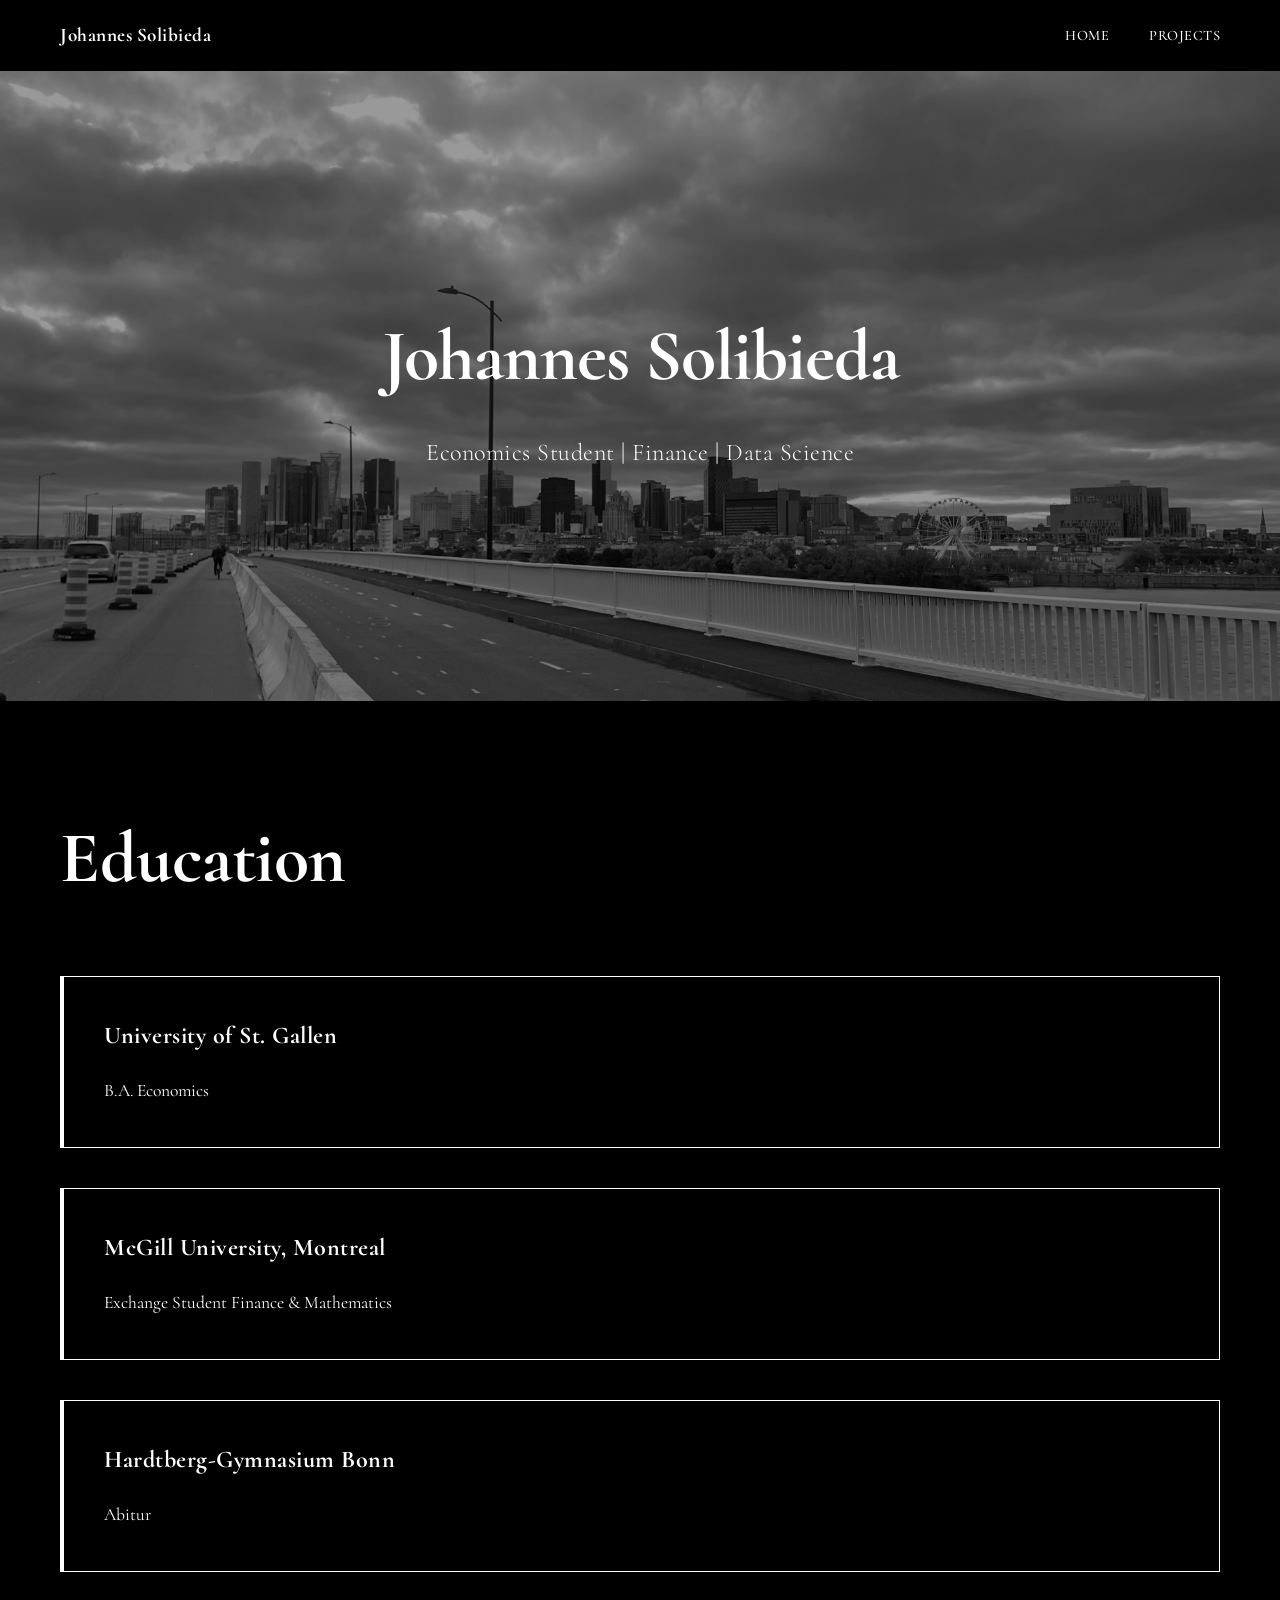
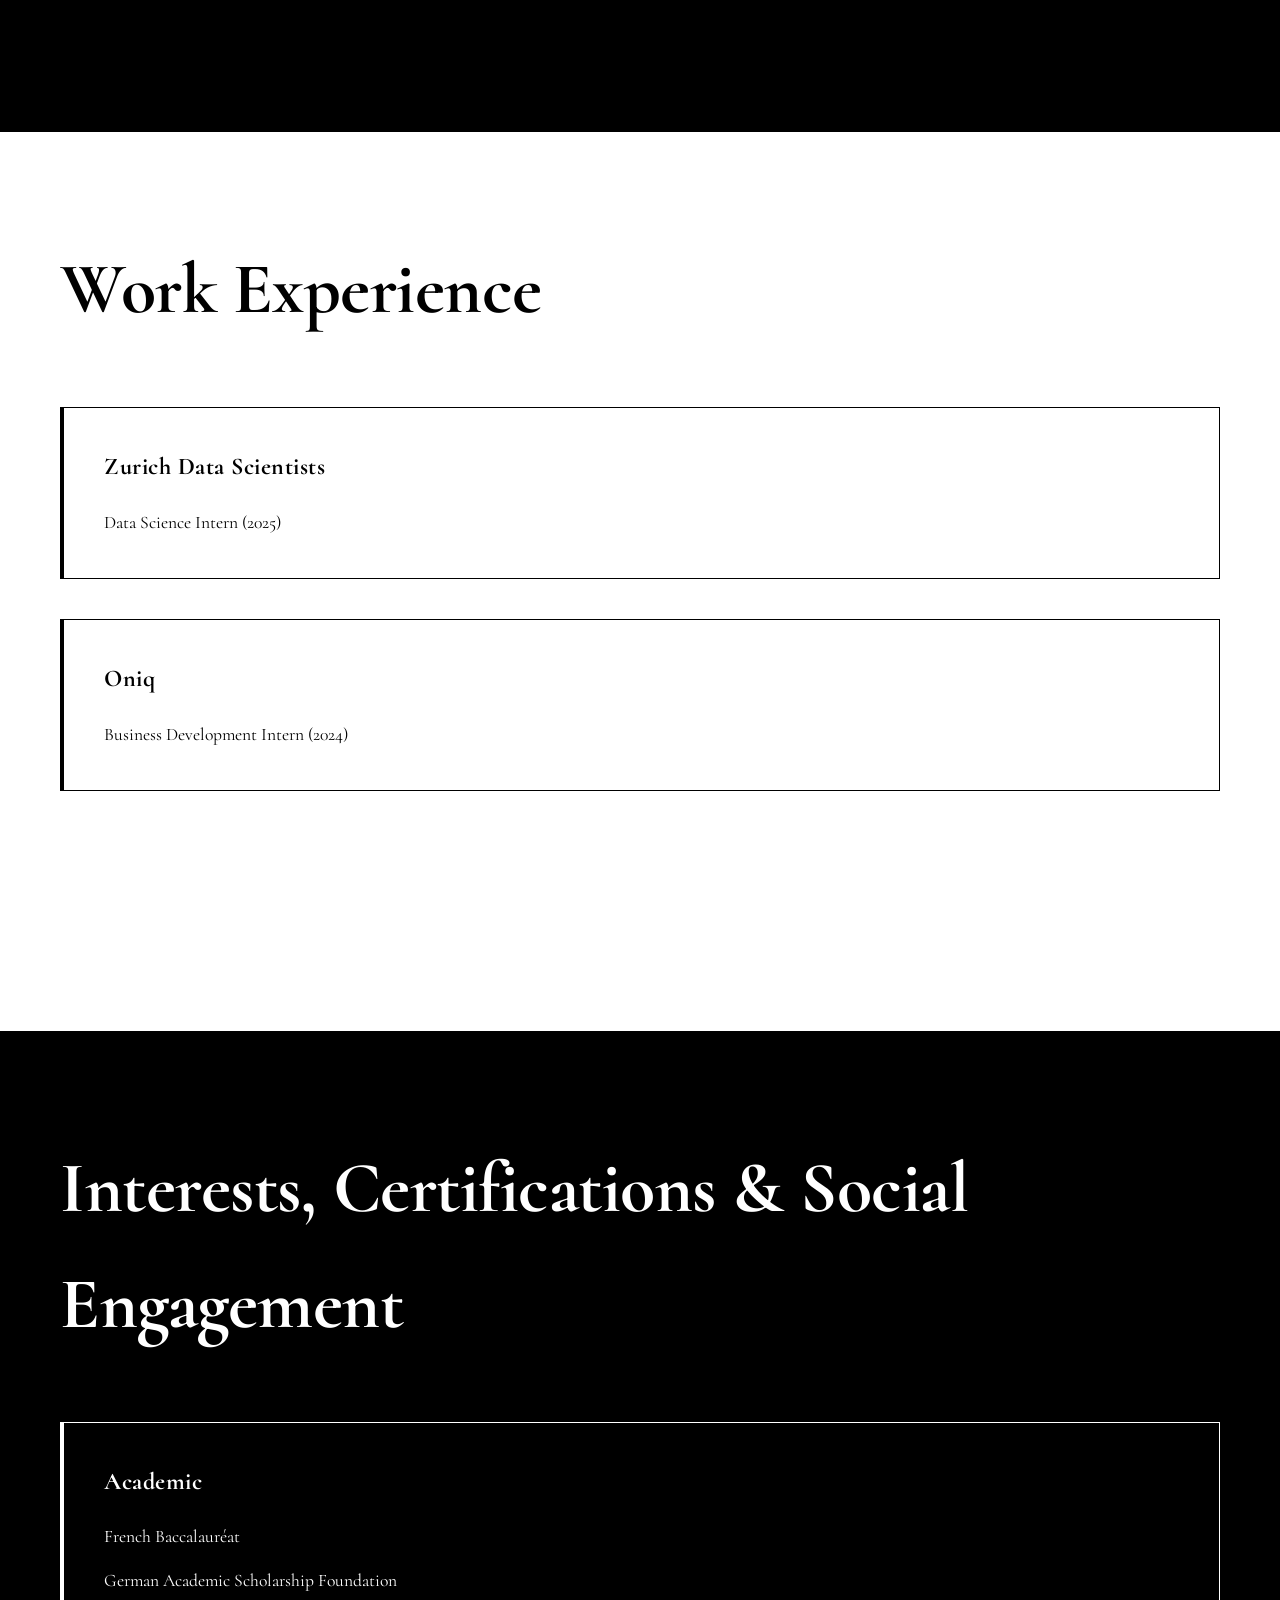
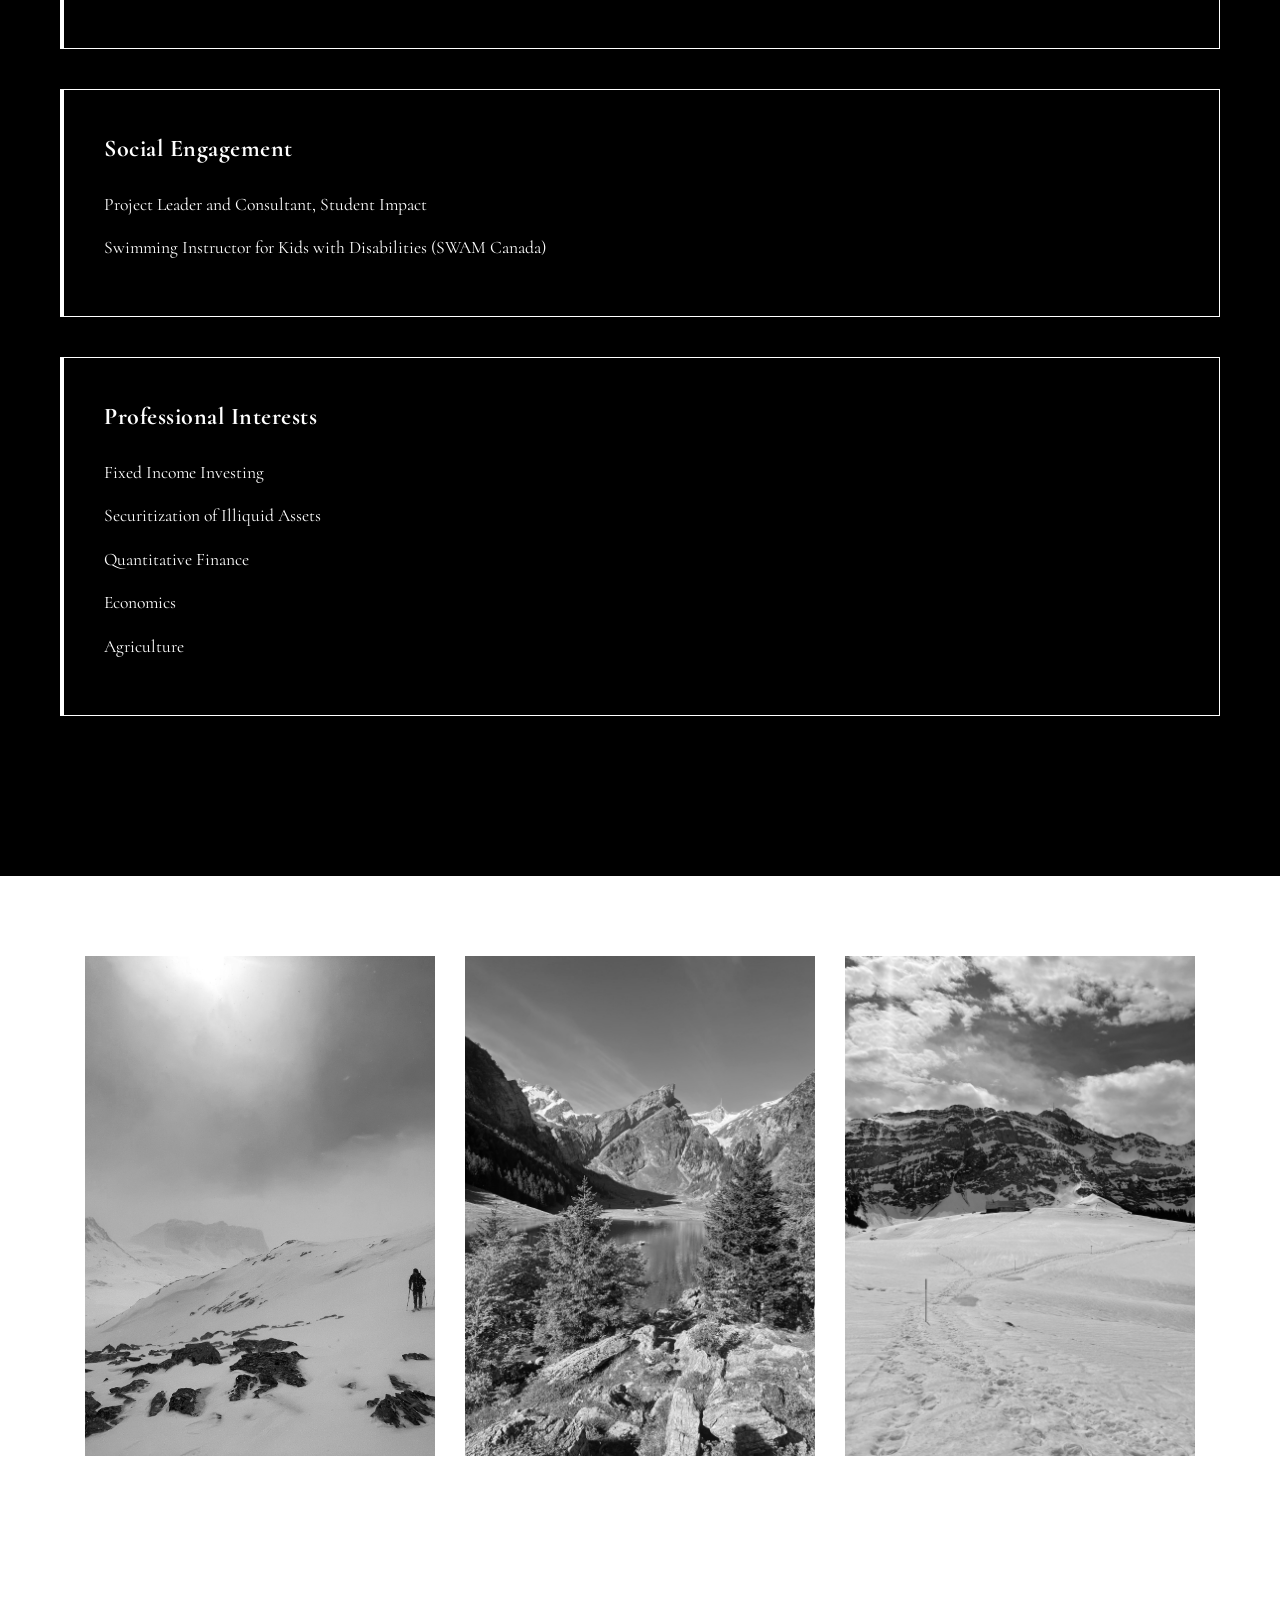
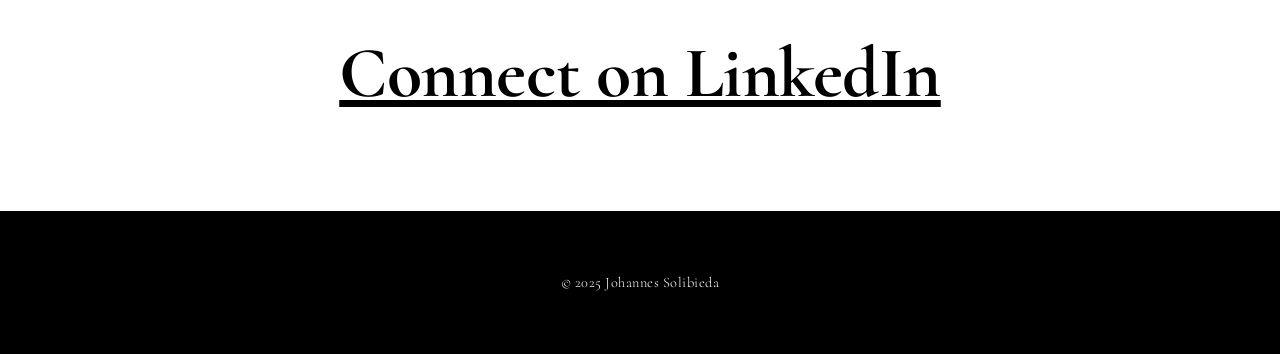
==== index.html @ 22224e50 "df" ====
<!DOCTYPE html>
<html lang="en">
<head>
    <meta charset="UTF-8">
    <meta name="viewport" content="width=device-width, initial-scale=1.0">
    <title>Johannes Solibieda</title>
    <link rel="preconnect" href="https://fonts.googleapis.com">
    <link rel="preconnect" href="https://fonts.gstatic.com" crossorigin>
    <link href="https://fonts.googleapis.com/css2?family=Playfair+Display:wght@400;500;600;700;800&display=swap" rel="stylesheet">
    <!-- Canela font - using alternative elegant serif with similar characteristics -->
    <link href="https://fonts.googleapis.com/css2?family=Cormorant:wght@300;400;500;600;700&display=swap" rel="stylesheet">
    <style>
        * {
            margin: 0;
            padding: 0;
            box-sizing: border-box;
        }

        body {
            font-family: 'Cormorant', Georgia, 'Times New Roman', serif;
            background-color: #ffffff;
            color: #000000;
            line-height: 1.6;
        }

        /* Navigation Bar */
        nav {
            background-color: #000000;
            padding: 20px 0;
            position: sticky;
            top: 0;
            z-index: 1000;
        }

        .nav-container {
            max-width: 1400px;
            margin: 0 auto;
            padding: 0 60px;
            display: flex;
            justify-content: space-between;
            align-items: center;
        }

        .logo {
            font-size: 1.2rem;
            font-weight: 700;
            color: #ffffff;
            text-decoration: none;
            letter-spacing: 0.5px;
        }

        .nav-links {
            display: flex;
            gap: 40px;
            list-style: none;
        }

        .nav-links a {
            color: #ffffff;
            text-decoration: none;
            font-size: 0.9rem;
            font-weight: 500;
            letter-spacing: 0.5px;
            transition: color 0.3s ease;
        }

        .nav-links a:hover {
            color: #ffffff;
            opacity: 0.7;
        }

        /* Hero Section */
        .hero {
            position: relative;
            height: 70vh;
            min-height: 500px;
            background-color: #000000;
            overflow: hidden;
        }

        .hero-image {
            width: 100%;
            height: 100%;
            object-fit: cover;
            opacity: 0.6;
            filter: grayscale(100%);
        }

        .hero-content {
            position: absolute;
            top: 50%;
            left: 50%;
            transform: translate(-50%, -50%);
            text-align: center;
            color: #ffffff;
            width: 90%;
            max-width: 1000px;
        }

        .hero-title {
            font-size: 4.5rem;
            font-weight: 700;
            margin-bottom: 20px;
            letter-spacing: -1px;
        }

        .hero-subtitle {
            font-size: 1.5rem;
            font-weight: 300;
            letter-spacing: 0.5px;
        }

        /* Main Content Container */
        .container {
            max-width: 1400px;
            margin: 0 auto;
            padding: 0 60px;
        }

        /* Section Styling */
        .content-section {
            padding: 100px 0;
        }

        .section-title {
            font-size: 4.5rem;
            font-weight: 700;
            color: #000000;
            margin-bottom: 60px;
            letter-spacing: -0.5px;
        }

        /* Grid Layout for Content - Single Column */
        .content-grid {
            display: flex;
            flex-direction: column;
            gap: 40px;
            margin-bottom: 60px;
        }

        .content-card {
            background-color: #ffffff;
            padding: 40px;
            border: 1px solid #000000;
            border-left: 4px solid #000000;
        }

        .card-title {
            font-size: 1.5rem;
            font-weight: 700;
            color: #000000;
            margin-bottom: 20px;
            letter-spacing: 0.5px;
        }

        .card-content {
            color: #000000;
            font-size: 1.1rem;
            line-height: 1.8;
            font-weight: 400;
        }

        .card-content ul {
            list-style: none;
            padding: 0;
        }

        .card-content li {
            margin-bottom: 12px;
            padding-left: 0;
        }

        /* Dark Content Cards for Full Width Sections */
        .content-card-dark {
            background-color: #000000;
            border-color: #ffffff;
        }

        .content-card-dark .card-title {
            color: #ffffff;
        }

        .content-card-dark .card-content {
            color: #ffffff;
        }

        /* Full Width Section */
        .full-width-section {
            background-color: #000000;
            color: #ffffff;
            padding: 100px 0;
            margin: 80px 0;
        }

        .full-width-section .section-title {
            color: #ffffff;
        }

        /* Education Section - Black Background */
        .education-section {
            background-color: #000000;
            color: #ffffff;
            padding: 100px 0;
        }

        .education-section .section-title {
            color: #ffffff;
        }

        .education-section .content-card {
            background-color: #000000;
            border-color: #ffffff;
        }

        .education-section .card-title {
            color: #ffffff;
        }

        .education-section .card-content {
            color: #ffffff;
        }

        /* Image Gallery Section */
        .image-gallery {
            display: flex;
            justify-content: center;
            gap: 30px;
            margin: 80px 0;
            flex-wrap: wrap;
        }

        .gallery-image {
            width: calc(33.333% - 20px);
            max-width: 350px;
            height: 500px;
            object-fit: cover;
            filter: grayscale(100%);
        }

        /* LinkedIn Section */
        .linkedin-section {
            text-align: center;
            padding: 80px 0;
        }

        .linkedin-link {
            display: inline-block;
            color: #ffffff;
            background-color: #000000;
            text-decoration: none;
            padding: 30px 60px;
            font-size: 4.5rem;
            font-weight: 700;
            letter-spacing: -0.5px;
            transition: all 0.3s ease;
            border: 2px solid #000000;
        }

        .linkedin-link:hover {
            background-color: #ffffff;
            color: #000000;
        }

        /* Footer */
        footer {
            background-color: #000000;
            color: #ffffff;
            padding: 60px 0;
            text-align: center;
        }

        .footer-text {
            font-size: 0.9rem;
            font-weight: 300;
            letter-spacing: 0.5px;
        }

        /* Responsive Design */
        @media (max-width: 968px) {
            .nav-container,
            .container {
                padding: 0 30px;
            }

            .hero-title {
                font-size: 3rem;
            }

            .hero-subtitle {
                font-size: 1.2rem;
            }

            .section-title {
                font-size: 2.5rem;
            }

            .content-grid {
                gap: 30px;
            }

            .nav-links {
                gap: 20px;
            }

            .gallery-image {
                width: 100%;
                max-width: 100%;
            }
        }

        @media (max-width: 600px) {
            .hero-title {
                font-size: 2.2rem;
            }

            .hero-subtitle {
                font-size: 1rem;
            }

            .nav-links {
                gap: 15px;
            }

            .nav-links a {
                font-size: 0.8rem;
            }

            .content-section {
                padding: 60px 0;
            }

            .section-title {
                font-size: 2rem;
                margin-bottom: 40px;
            }

            .linkedin-link {
                font-size: 2rem;
                padding: 20px 40px;
            }

            .content-card {
                padding: 30px;
            }

            .card-title {
                font-size: 1.1rem;
            }
        }
    </style>
</head>
<body>
    <!-- Navigation Bar -->
    <nav>
        <div class="nav-container">
            <a href="index.html" class="logo">Johannes Solibieda</a>
            <ul class="nav-links">
                <li><a href="index.html">HOME</a></li>
                <li><a href="projects.html">PROJECTS</a></li>
            </ul>
        </div>
    </nav>

    <!-- Hero Section -->
    <section class="hero">
        <img src="style-pictures/IMG_2701.jpeg" alt="Hero Image" class="hero-image">
        <div class="hero-content">
            <h1 class="hero-title">Johannes Solibieda</h1>
            <p class="hero-subtitle">Economics Student | Finance | Data Science</p>
        </div>
    </section>

    <!-- Education Section (Full Width) -->
    <section class="education-section">
        <div class="container">
            <h2 class="section-title">Education</h2>
            <div class="content-grid">
                <div class="content-card">
                    <h3 class="card-title">University of St. Gallen</h3>
                    <p class="card-content">B.A. Economics</p>
                </div>
                <div class="content-card">
                    <h3 class="card-title">McGill University, Montreal</h3>
                    <p class="card-content">Exchange Student Finance & Mathematics</p>
                </div>
                <div class="content-card">
                    <h3 class="card-title">Hardtberg-Gymnasium Bonn</h3>
                    <p class="card-content">Abitur</p>
                </div>
            </div>
        </div>
    </section>

    <!-- Main Content -->
    <div class="container">
        <!-- Work Experience Section -->
        <section class="content-section">
            <h2 class="section-title">Work Experience</h2>
            <div class="content-grid">
                <div class="content-card">
                    <h3 class="card-title">Zurich Data Scientists</h3>
                    <p class="card-content">Data Science Intern (2025)</p>
                </div>
                <div class="content-card">
                    <h3 class="card-title">Oniq</h3>
                    <p class="card-content">Business Development Intern (2024)</p>
                </div>
            </div>
        </section>
    </div>

    <!-- Interests Section (Full Width) -->
    <section class="full-width-section">
        <div class="container">
            <h2 class="section-title">Interests, Certifications & Social Engagement</h2>
            <div class="content-grid">
                <div class="content-card content-card-dark">
                    <h3 class="card-title">Academic</h3>
                    <div class="card-content">
                        <ul>
                            <li>French Baccalauréat</li>
                            <li>German Academic Scholarship Foundation</li>
                        </ul>
                    </div>
                </div>
                <div class="content-card content-card-dark">
                    <h3 class="card-title">Social Engagement</h3>
                    <div class="card-content">
                        <ul>
                            <li>Project Leader and Consultant, Student Impact</li>
                            <li>Swimming Instructor for Kids with Disabilities (SWAM Canada)</li>
                        </ul>
                    </div>
                </div>
                <div class="content-card content-card-dark">
                    <h3 class="card-title">Professional Interests</h3>
                    <div class="card-content">
                        <ul>
                            <li>Fixed Income Investing</li>
                            <li>Securitization of Illiquid Assets</li>
                            <li>Quantitative Finance</li>
                            <li>Economics</li>
                            <li>Agriculture</li>
                        </ul>
                    </div>
                </div>
            </div>
        </div>
    </section>

    <!-- Image Gallery Section -->
    <div class="container">
        <section class="image-gallery">
            <img src="style-pictures/IMG_1740.jpeg" alt="Black and white landscape photography" class="gallery-image">
            <img src="style-pictures/IMG_6621.jpeg" alt="Black and white mountain scenery" class="gallery-image">
            <img src="style-pictures/IMG_9164.jpeg" alt="Black and white outdoor scene" class="gallery-image">
        </section>
    </div>

    <!-- LinkedIn Section -->
    <div class="container">
        <section class="linkedin-section">
            <a href="https://www.linkedin.com/in/johannes-solibieda/" target="_blank" class="section-title">Connect on LinkedIn</a>
        </section>
    </div>

    <!-- Footer -->
    <footer>
        <p class="footer-text">© 2025 Johannes Solibieda</p>
    </footer>
</body>
</html>
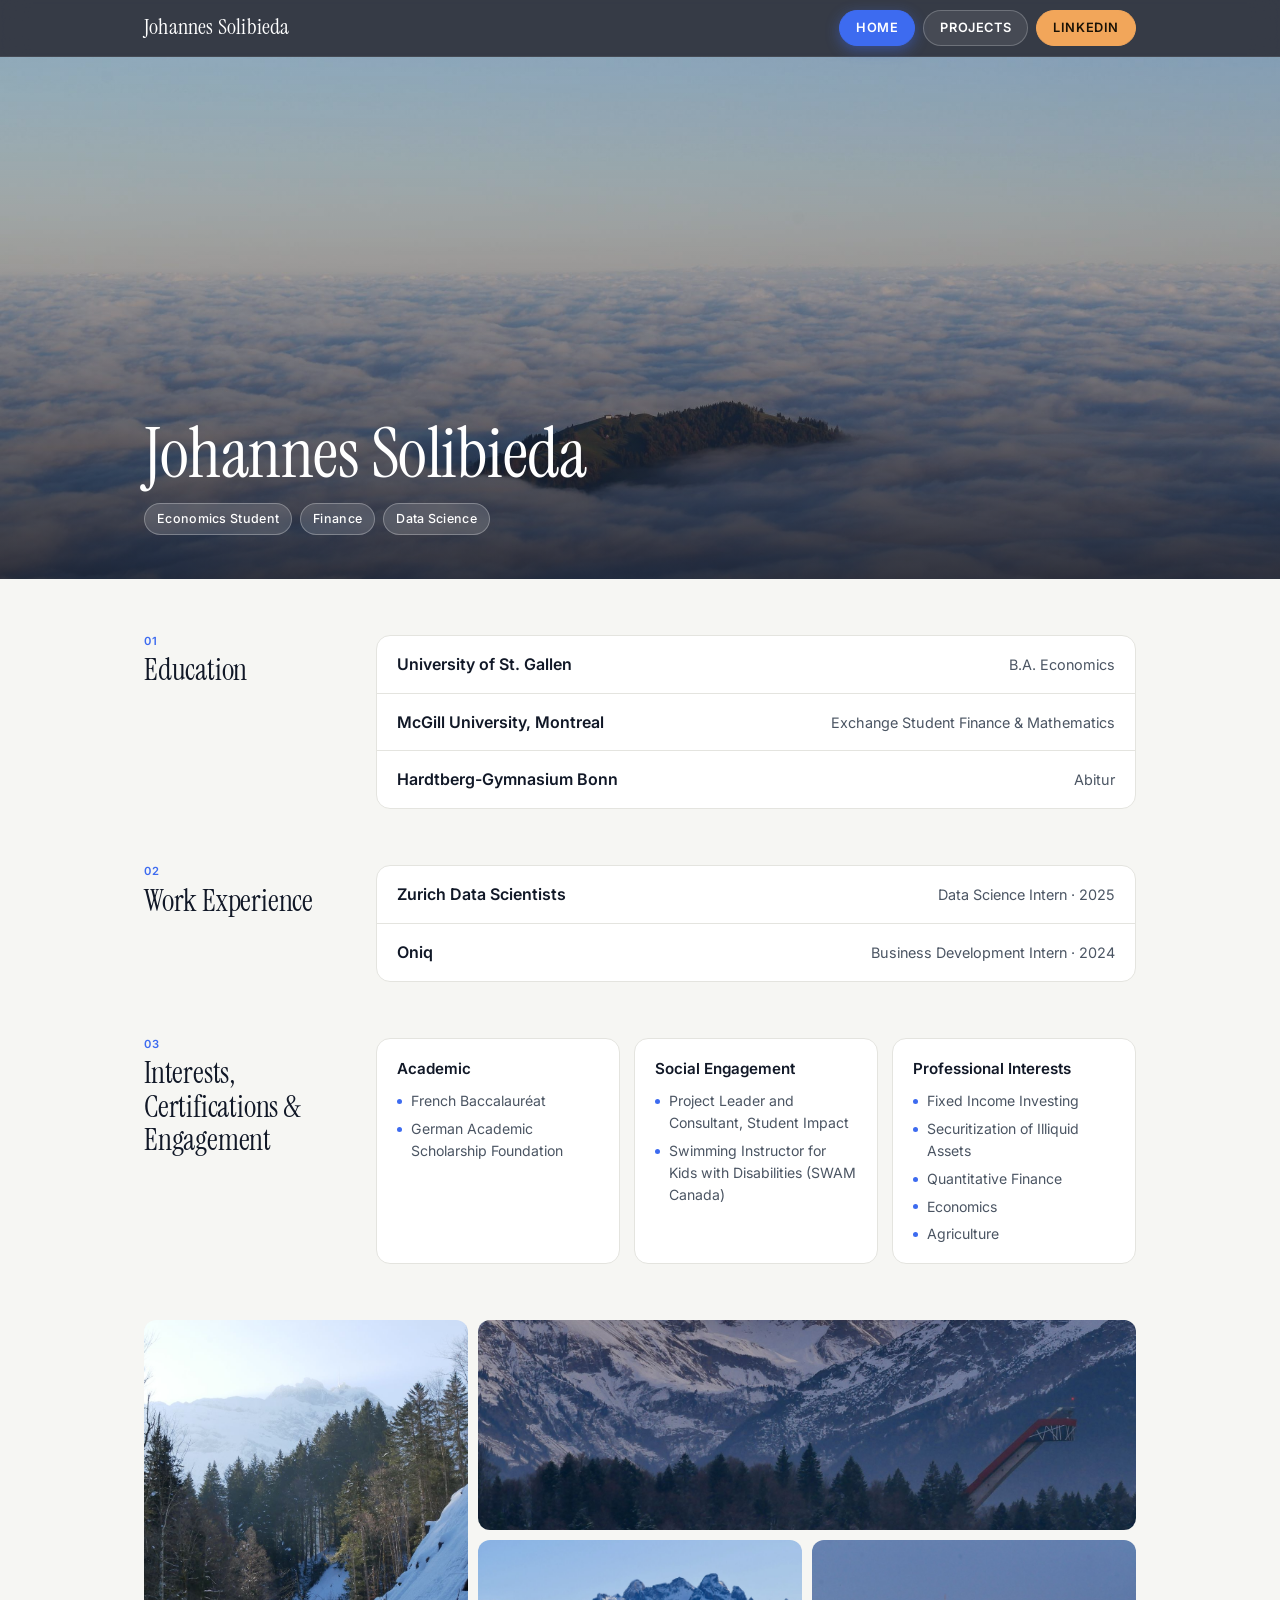
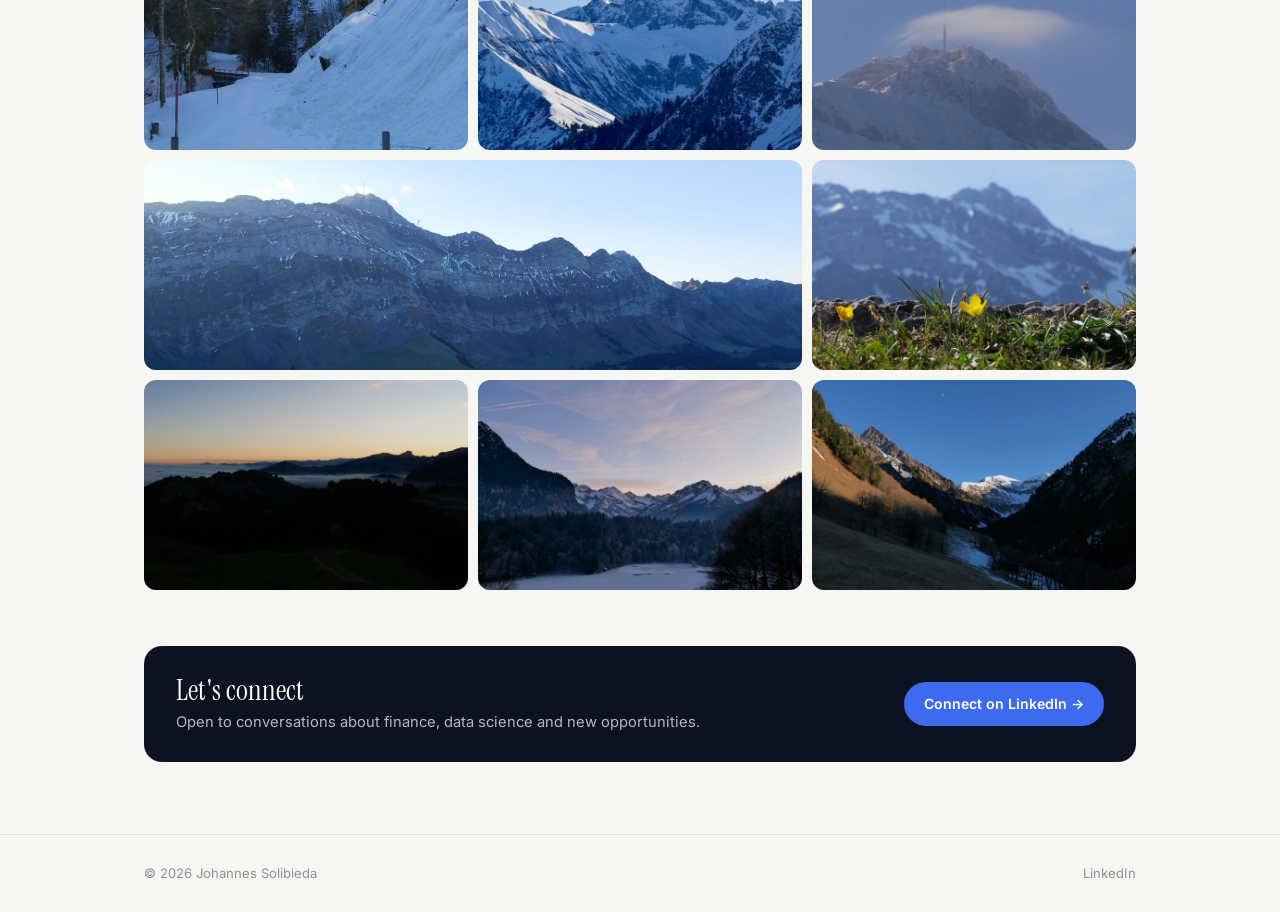
==== commit c9b372ba: "Use new high-quality photos, compact modern redesign, highlighted nav buttons - Web-optimized versio" ====
--- a/index.html
+++ b/index.html
@@ -4,350 +4,11 @@
     <meta charset="UTF-8">
     <meta name="viewport" content="width=device-width, initial-scale=1.0">
     <title>Johannes Solibieda</title>
+    <meta name="description" content="Johannes Solibieda – Economics student at the University of St. Gallen. Finance, data science and quantitative projects.">
     <link rel="preconnect" href="https://fonts.googleapis.com">
     <link rel="preconnect" href="https://fonts.gstatic.com" crossorigin>
-    <link href="https://fonts.googleapis.com/css2?family=Playfair+Display:wght@400;500;600;700;800&display=swap" rel="stylesheet">
-    <!-- Canela font - using alternative elegant serif with similar characteristics -->
-    <link href="https://fonts.googleapis.com/css2?family=Cormorant:wght@300;400;500;600;700&display=swap" rel="stylesheet">
-    <style>
-        * {
-            margin: 0;
-            padding: 0;
-            box-sizing: border-box;
-        }
-
-        body {
-            font-family: 'Cormorant', Georgia, 'Times New Roman', serif;
-            background-color: #ffffff;
-            color: #000000;
-            line-height: 1.6;
-        }
-
-        /* Navigation Bar */
-        nav {
-            background-color: #000000;
-            padding: 20px 0;
-            position: sticky;
-            top: 0;
-            z-index: 1000;
-        }
-
-        .nav-container {
-            max-width: 1400px;
-            margin: 0 auto;
-            padding: 0 60px;
-            display: flex;
-            justify-content: space-between;
-            align-items: center;
-        }
-
-        .logo {
-            font-size: 1.2rem;
-            font-weight: 700;
-            color: #ffffff;
-            text-decoration: none;
-            letter-spacing: 0.5px;
-        }
-
-        .nav-links {
-            display: flex;
-            gap: 40px;
-            list-style: none;
-        }
-
-        .nav-links a {
-            color: #ffffff;
-            text-decoration: none;
-            font-size: 0.9rem;
-            font-weight: 500;
-            letter-spacing: 0.5px;
-            transition: color 0.3s ease;
-        }
-
-        .nav-links a:hover {
-            color: #ffffff;
-            opacity: 0.7;
-        }
-
-        /* Hero Section */
-        .hero {
-            position: relative;
-            height: 70vh;
-            min-height: 500px;
-            background-color: #000000;
-            overflow: hidden;
-        }
-
-        .hero-image {
-            width: 100%;
-            height: 100%;
-            object-fit: cover;
-            opacity: 0.6;
-            filter: grayscale(100%);
-        }
-
-        .hero-content {
-            position: absolute;
-            top: 50%;
-            left: 50%;
-            transform: translate(-50%, -50%);
-            text-align: center;
-            color: #ffffff;
-            width: 90%;
-            max-width: 1000px;
-        }
-
-        .hero-title {
-            font-size: 4.5rem;
-            font-weight: 700;
-            margin-bottom: 20px;
-            letter-spacing: -1px;
-        }
-
-        .hero-subtitle {
-            font-size: 1.5rem;
-            font-weight: 300;
-            letter-spacing: 0.5px;
-        }
-
-        /* Main Content Container */
-        .container {
-            max-width: 1400px;
-            margin: 0 auto;
-            padding: 0 60px;
-        }
-
-        /* Section Styling */
-        .content-section {
-            padding: 100px 0;
-        }
-
-        .section-title {
-            font-size: 4.5rem;
-            font-weight: 700;
-            color: #000000;
-            margin-bottom: 60px;
-            letter-spacing: -0.5px;
-        }
-
-        /* Grid Layout for Content - Single Column */
-        .content-grid {
-            display: flex;
-            flex-direction: column;
-            gap: 40px;
-            margin-bottom: 60px;
-        }
-
-        .content-card {
-            background-color: #ffffff;
-            padding: 40px;
-            border: 1px solid #000000;
-            border-left: 4px solid #000000;
-        }
-
-        .card-title {
-            font-size: 1.5rem;
-            font-weight: 700;
-            color: #000000;
-            margin-bottom: 20px;
-            letter-spacing: 0.5px;
-        }
-
-        .card-content {
-            color: #000000;
-            font-size: 1.1rem;
-            line-height: 1.8;
-            font-weight: 400;
-        }
-
-        .card-content ul {
-            list-style: none;
-            padding: 0;
-        }
-
-        .card-content li {
-            margin-bottom: 12px;
-            padding-left: 0;
-        }
-
-        /* Dark Content Cards for Full Width Sections */
-        .content-card-dark {
-            background-color: #000000;
-            border-color: #ffffff;
-        }
-
-        .content-card-dark .card-title {
-            color: #ffffff;
-        }
-
-        .content-card-dark .card-content {
-            color: #ffffff;
-        }
-
-        /* Full Width Section */
-        .full-width-section {
-            background-color: #000000;
-            color: #ffffff;
-            padding: 100px 0;
-            margin: 80px 0;
-        }
-
-        .full-width-section .section-title {
-            color: #ffffff;
-        }
-
-        /* Education Section - Black Background */
-        .education-section {
-            background-color: #000000;
-            color: #ffffff;
-            padding: 100px 0;
-        }
-
-        .education-section .section-title {
-            color: #ffffff;
-        }
-
-        .education-section .content-card {
-            background-color: #000000;
-            border-color: #ffffff;
-        }
-
-        .education-section .card-title {
-            color: #ffffff;
-        }
-
-        .education-section .card-content {
-            color: #ffffff;
-        }
-
-        /* Image Gallery Section */
-        .image-gallery {
-            display: flex;
-            justify-content: center;
-            gap: 30px;
-            margin: 80px 0;
-            flex-wrap: wrap;
-        }
-
-        .gallery-image {
-            width: calc(33.333% - 20px);
-            max-width: 350px;
-            height: 500px;
-            object-fit: cover;
-            filter: grayscale(100%);
-        }
-
-        /* LinkedIn Section */
-        .linkedin-section {
-            text-align: center;
-            padding: 80px 0;
-        }
-
-        .linkedin-link {
-            display: inline-block;
-            color: #ffffff;
-            background-color: #000000;
-            text-decoration: none;
-            padding: 30px 60px;
-            font-size: 4.5rem;
-            font-weight: 700;
-            letter-spacing: -0.5px;
-            transition: all 0.3s ease;
-            border: 2px solid #000000;
-        }
-
-        .linkedin-link:hover {
-            background-color: #ffffff;
-            color: #000000;
-        }
-
-        /* Footer */
-        footer {
-            background-color: #000000;
-            color: #ffffff;
-            padding: 60px 0;
-            text-align: center;
-        }
-
-        .footer-text {
-            font-size: 0.9rem;
-            font-weight: 300;
-            letter-spacing: 0.5px;
-        }
-
-        /* Responsive Design */
-        @media (max-width: 968px) {
-            .nav-container,
-            .container {
-                padding: 0 30px;
-            }
-
-            .hero-title {
-                font-size: 3rem;
-            }
-
-            .hero-subtitle {
-                font-size: 1.2rem;
-            }
-
-            .section-title {
-                font-size: 2.5rem;
-            }
-
-            .content-grid {
-                gap: 30px;
-            }
-
-            .nav-links {
-                gap: 20px;
-            }
-
-            .gallery-image {
-                width: 100%;
-                max-width: 100%;
-            }
-        }
-
-        @media (max-width: 600px) {
-            .hero-title {
-                font-size: 2.2rem;
-            }
-
-            .hero-subtitle {
-                font-size: 1rem;
-            }
-
-            .nav-links {
-                gap: 15px;
-            }
-
-            .nav-links a {
-                font-size: 0.8rem;
-            }
-
-            .content-section {
-                padding: 60px 0;
-            }
-
-            .section-title {
-                font-size: 2rem;
-                margin-bottom: 40px;
-            }
-
-            .linkedin-link {
-                font-size: 2rem;
-                padding: 20px 40px;
-            }
-
-            .content-card {
-                padding: 30px;
-            }
-
-            .card-title {
-                font-size: 1.1rem;
-            }
-        }
-    </style>
+    <link href="https://fonts.googleapis.com/css2?family=Inter:wght@400;500;600;700&family=Instrument+Serif:ital@0;1&display=swap" rel="stylesheet">
+    <link rel="stylesheet" href="styles.css">
 </head>
 <body>
     <!-- Navigation Bar -->
@@ -355,86 +16,86 @@
         <div class="nav-container">
             <a href="index.html" class="logo">Johannes Solibieda</a>
             <ul class="nav-links">
-                <li><a href="index.html">HOME</a></li>
+                <li><a href="index.html" class="active">HOME</a></li>
                 <li><a href="projects.html">PROJECTS</a></li>
+                <li><a href="https://www.linkedin.com/in/johannes-solibieda/" target="_blank" rel="noopener" class="nav-cta">LINKEDIN</a></li>
             </ul>
         </div>
     </nav>
 
     <!-- Hero Section -->
-    <section class="hero">
-        <img src="style-pictures/IMG_2701.jpeg" alt="Hero Image" class="hero-image">
+    <header class="hero">
+        <img src="style-pictures/web/hero-fog.jpg" alt="Mountain peak rising above a sea of clouds" class="hero-image">
         <div class="hero-content">
             <h1 class="hero-title">Johannes Solibieda</h1>
-            <p class="hero-subtitle">Economics Student | Finance | Data Science</p>
+            <ul class="hero-tags">
+                <li>Economics Student</li>
+                <li>Finance</li>
+                <li>Data Science</li>
+            </ul>
         </div>
-    </section>
+    </header>
 
-    <!-- Education Section (Full Width) -->
-    <section class="education-section">
-        <div class="container">
-            <h2 class="section-title">Education</h2>
-            <div class="content-grid">
-                <div class="content-card">
-                    <h3 class="card-title">University of St. Gallen</h3>
-                    <p class="card-content">B.A. Economics</p>
-                </div>
-                <div class="content-card">
-                    <h3 class="card-title">McGill University, Montreal</h3>
-                    <p class="card-content">Exchange Student Finance & Mathematics</p>
-                </div>
-                <div class="content-card">
-                    <h3 class="card-title">Hardtberg-Gymnasium Bonn</h3>
-                    <p class="card-content">Abitur</p>
-                </div>
-            </div>
-        </div>
-    </section>
-
-    <!-- Main Content -->
-    <div class="container">
-        <!-- Work Experience Section -->
-        <section class="content-section">
-            <h2 class="section-title">Work Experience</h2>
-            <div class="content-grid">
-                <div class="content-card">
-                    <h3 class="card-title">Zurich Data Scientists</h3>
-                    <p class="card-content">Data Science Intern (2025)</p>
-                </div>
-                <div class="content-card">
-                    <h3 class="card-title">Oniq</h3>
-                    <p class="card-content">Business Development Intern (2024)</p>
-                </div>
+    <main>
+        <!-- Education -->
+        <section class="section">
+            <div class="container section-grid">
+                <h2 class="section-title"><span class="eyebrow">01</span>Education</h2>
+                <ul class="entry-list">
+                    <li class="entry">
+                        <span class="entry-title">University of St. Gallen</span>
+                        <span class="entry-meta">B.A. Economics</span>
+                    </li>
+                    <li class="entry">
+                        <span class="entry-title">McGill University, Montreal</span>
+                        <span class="entry-meta">Exchange Student Finance &amp; Mathematics</span>
+                    </li>
+                    <li class="entry">
+                        <span class="entry-title">Hardtberg-Gymnasium Bonn</span>
+                        <span class="entry-meta">Abitur</span>
+                    </li>
+                </ul>
             </div>
         </section>
-    </div>
 
-    <!-- Interests Section (Full Width) -->
-    <section class="full-width-section">
-        <div class="container">
-            <h2 class="section-title">Interests, Certifications & Social Engagement</h2>
-            <div class="content-grid">
-                <div class="content-card content-card-dark">
-                    <h3 class="card-title">Academic</h3>
-                    <div class="card-content">
+        <!-- Work Experience -->
+        <section class="section">
+            <div class="container section-grid">
+                <h2 class="section-title"><span class="eyebrow">02</span>Work Experience</h2>
+                <ul class="entry-list">
+                    <li class="entry">
+                        <span class="entry-title">Zurich Data Scientists</span>
+                        <span class="entry-meta">Data Science Intern · 2025</span>
+                    </li>
+                    <li class="entry">
+                        <span class="entry-title">Oniq</span>
+                        <span class="entry-meta">Business Development Intern · 2024</span>
+                    </li>
+                </ul>
+            </div>
+        </section>
+
+        <!-- Interests -->
+        <section class="section">
+            <div class="container section-grid">
+                <h2 class="section-title"><span class="eyebrow">03</span>Interests, Certifications &amp; Engagement</h2>
+                <div class="cards">
+                    <div class="card">
+                        <h3 class="card-title">Academic</h3>
                         <ul>
                             <li>French Baccalauréat</li>
                             <li>German Academic Scholarship Foundation</li>
                         </ul>
                     </div>
-                </div>
-                <div class="content-card content-card-dark">
-                    <h3 class="card-title">Social Engagement</h3>
-                    <div class="card-content">
+                    <div class="card">
+                        <h3 class="card-title">Social Engagement</h3>
                         <ul>
                             <li>Project Leader and Consultant, Student Impact</li>
                             <li>Swimming Instructor for Kids with Disabilities (SWAM Canada)</li>
                         </ul>
                     </div>
-                </div>
-                <div class="content-card content-card-dark">
-                    <h3 class="card-title">Professional Interests</h3>
-                    <div class="card-content">
+                    <div class="card">
+                        <h3 class="card-title">Professional Interests</h3>
                         <ul>
                             <li>Fixed Income Investing</li>
                             <li>Securitization of Illiquid Assets</li>
@@ -445,28 +106,45 @@
                     </div>
                 </div>
             </div>
-        </div>
-    </section>
+        </section>
 
-    <!-- Image Gallery Section -->
-    <div class="container">
-        <section class="image-gallery">
-            <img src="style-pictures/IMG_1740.jpeg" alt="Black and white landscape photography" class="gallery-image">
-            <img src="style-pictures/IMG_6621.jpeg" alt="Black and white mountain scenery" class="gallery-image">
-            <img src="style-pictures/IMG_9164.jpeg" alt="Black and white outdoor scene" class="gallery-image">
+        <!-- Gallery -->
+        <section class="section">
+            <div class="container">
+                <div class="gallery">
+                    <figure class="tall"><img src="style-pictures/web/forest-snow.jpg" alt="Snowy forest path below a mountain face" loading="lazy"></figure>
+                    <figure class="wide"><img src="style-pictures/web/ski-jump-dusk.jpg" alt="Alpine peaks at dusk above a forest" loading="lazy"></figure>
+                    <figure><img src="style-pictures/web/alpine-peaks.jpg" alt="Snow-covered alpine peaks under a clear sky" loading="lazy"></figure>
+                    <figure><img src="style-pictures/web/saentis-cloud.jpg" alt="Mountain summit with a cloud cap" loading="lazy"></figure>
+                    <figure class="wide"><img src="style-pictures/web/alpstein-ridge.jpg" alt="Long mountain ridge in morning light" loading="lazy"></figure>
+                    <figure><img src="style-pictures/web/spring-flowers.jpg" alt="Yellow alpine flowers in front of a mountain" loading="lazy"></figure>
+                    <figure><img src="style-pictures/web/sunset-hills.jpg" alt="Hills silhouetted against a sunset" loading="lazy"></figure>
+                    <figure><img src="style-pictures/web/frozen-lake.jpg" alt="Frozen lake surrounded by mountains at dusk" loading="lazy"></figure>
+                    <figure><img src="style-pictures/web/valley-light.jpg" alt="Mountain valley in evening light" loading="lazy"></figure>
+                </div>
+            </div>
         </section>
-    </div>
 
-    <!-- LinkedIn Section -->
-    <div class="container">
-        <section class="linkedin-section">
-            <a href="https://www.linkedin.com/in/johannes-solibieda/" target="_blank" class="section-title">Connect on LinkedIn</a>
+        <!-- LinkedIn CTA -->
+        <section class="section">
+            <div class="container">
+                <div class="cta">
+                    <div>
+                        <p class="cta-title">Let's connect</p>
+                        <p class="cta-text">Open to conversations about finance, data science and new opportunities.</p>
+                    </div>
+                    <a href="https://www.linkedin.com/in/johannes-solibieda/" target="_blank" rel="noopener" class="button">Connect on LinkedIn →</a>
+                </div>
+            </div>
         </section>
-    </div>
+    </main>
 
     <!-- Footer -->
     <footer>
-        <p class="footer-text">© 2025 Johannes Solibieda</p>
+        <div class="container footer-inner">
+            <span>© 2026 Johannes Solibieda</span>
+            <a href="https://www.linkedin.com/in/johannes-solibieda/" target="_blank" rel="noopener">LinkedIn</a>
+        </div>
     </footer>
 </body>
 </html>
--- a/styles.css
+++ b/styles.css
@@ -0,0 +1,564 @@
+/* ===== Tokens ===== */
+:root {
+    --bg: #f6f6f3;
+    --surface: #ffffff;
+    --ink: #111827;
+    --ink-soft: #4b5563;
+    --muted: #8a919c;
+    --line: #e4e4df;
+    --nav-bg: rgba(12, 18, 32, 0.82);
+    --accent: #3d6bf0;
+    --accent-hover: #2f58d6;
+    --accent-soft: #e8eefe;
+    --warm: #f2a65a;
+    --radius: 14px;
+    --max: 1040px;
+    --serif: 'Instrument Serif', Georgia, 'Times New Roman', serif;
+    --sans: 'Inter', -apple-system, BlinkMacSystemFont, 'Helvetica Neue', Arial, sans-serif;
+}
+
+*,
+*::before,
+*::after {
+    margin: 0;
+    padding: 0;
+    box-sizing: border-box;
+}
+
+html {
+    scroll-behavior: smooth;
+}
+
+body {
+    font-family: var(--sans);
+    background-color: var(--bg);
+    color: var(--ink);
+    line-height: 1.55;
+    font-size: 15px;
+    -webkit-font-smoothing: antialiased;
+}
+
+a {
+    color: inherit;
+}
+
+img {
+    display: block;
+    max-width: 100%;
+}
+
+.container {
+    max-width: var(--max);
+    margin: 0 auto;
+    padding: 0 24px;
+}
+
+/* ===== Navigation ===== */
+nav {
+    position: sticky;
+    top: 0;
+    z-index: 1000;
+    background: var(--nav-bg);
+    backdrop-filter: saturate(160%) blur(14px);
+    -webkit-backdrop-filter: saturate(160%) blur(14px);
+    border-bottom: 1px solid rgba(255, 255, 255, 0.08);
+}
+
+.nav-container {
+    max-width: var(--max);
+    margin: 0 auto;
+    padding: 10px 24px;
+    display: flex;
+    justify-content: space-between;
+    align-items: center;
+    gap: 16px;
+}
+
+.logo {
+    font-family: var(--serif);
+    font-size: 1.35rem;
+    color: #ffffff;
+    text-decoration: none;
+    letter-spacing: 0.2px;
+    white-space: nowrap;
+}
+
+.nav-links {
+    display: flex;
+    gap: 8px;
+    list-style: none;
+}
+
+.nav-links a {
+    display: inline-block;
+    padding: 7px 16px;
+    border-radius: 999px;
+    color: #ffffff;
+    text-decoration: none;
+    font-size: 0.8rem;
+    font-weight: 600;
+    letter-spacing: 0.6px;
+    background: rgba(255, 255, 255, 0.08);
+    border: 1px solid rgba(255, 255, 255, 0.22);
+    transition: background-color 0.2s ease, border-color 0.2s ease, transform 0.2s ease;
+}
+
+.nav-links a:hover {
+    background: var(--accent);
+    border-color: var(--accent);
+    transform: translateY(-1px);
+}
+
+.nav-links a.active {
+    background: var(--accent);
+    border-color: var(--accent);
+    box-shadow: 0 4px 14px rgba(61, 107, 240, 0.45);
+}
+
+.nav-links a.nav-cta {
+    background: var(--warm);
+    border-color: var(--warm);
+    color: #1a1206;
+}
+
+.nav-links a.nav-cta:hover {
+    background: #f6b878;
+    border-color: #f6b878;
+}
+
+/* ===== Hero ===== */
+.hero {
+    position: relative;
+    height: 58vh;
+    min-height: 380px;
+    max-height: 620px;
+    overflow: hidden;
+    background-color: #0c1220;
+}
+
+.hero-image {
+    width: 100%;
+    height: 100%;
+    object-fit: cover;
+}
+
+.hero::after {
+    content: '';
+    position: absolute;
+    inset: 0;
+    background: linear-gradient(180deg, rgba(8, 12, 24, 0.15) 0%, rgba(8, 12, 24, 0.25) 45%, rgba(8, 12, 24, 0.72) 100%);
+}
+
+.hero-content {
+    position: absolute;
+    left: 0;
+    right: 0;
+    bottom: 0;
+    z-index: 1;
+    max-width: var(--max);
+    margin: 0 auto;
+    padding: 0 24px 44px;
+    color: #ffffff;
+}
+
+.hero-title {
+    font-family: var(--serif);
+    font-weight: 400;
+    font-size: clamp(2.6rem, 6vw, 4.4rem);
+    line-height: 1.02;
+    letter-spacing: -0.5px;
+    margin-bottom: 14px;
+}
+
+.hero-tags {
+    display: flex;
+    flex-wrap: wrap;
+    gap: 8px;
+    list-style: none;
+}
+
+.hero-tags li {
+    padding: 5px 12px;
+    border-radius: 999px;
+    font-size: 0.78rem;
+    font-weight: 500;
+    letter-spacing: 0.3px;
+    background: rgba(255, 255, 255, 0.14);
+    border: 1px solid rgba(255, 255, 255, 0.28);
+    backdrop-filter: blur(6px);
+    -webkit-backdrop-filter: blur(6px);
+}
+
+.hero-subtitle {
+    font-size: 1.05rem;
+    color: rgba(255, 255, 255, 0.88);
+    max-width: 560px;
+}
+
+/* ===== Sections ===== */
+.section {
+    padding: 56px 0;
+}
+
+.section + .section {
+    padding-top: 0;
+}
+
+.section-grid {
+    display: grid;
+    grid-template-columns: 200px 1fr;
+    gap: 32px;
+    align-items: start;
+}
+
+.section-title {
+    font-family: var(--serif);
+    font-weight: 400;
+    font-size: 1.9rem;
+    line-height: 1.1;
+    letter-spacing: -0.2px;
+}
+
+.eyebrow {
+    display: block;
+    font-family: var(--sans);
+    font-size: 0.7rem;
+    font-weight: 600;
+    letter-spacing: 1.4px;
+    text-transform: uppercase;
+    color: var(--accent);
+    margin-bottom: 6px;
+}
+
+/* Compact entry list (education / work) */
+.entry-list {
+    list-style: none;
+    background: var(--surface);
+    border: 1px solid var(--line);
+    border-radius: var(--radius);
+    overflow: hidden;
+}
+
+.entry {
+    display: flex;
+    justify-content: space-between;
+    align-items: baseline;
+    gap: 16px;
+    padding: 16px 20px;
+}
+
+.entry + .entry {
+    border-top: 1px solid var(--line);
+}
+
+.entry-title {
+    font-size: 1rem;
+    font-weight: 600;
+}
+
+.entry-meta {
+    font-size: 0.9rem;
+    color: var(--ink-soft);
+    text-align: right;
+}
+
+/* Cards */
+.cards {
+    display: grid;
+    grid-template-columns: repeat(3, 1fr);
+    gap: 14px;
+}
+
+.card {
+    background: var(--surface);
+    border: 1px solid var(--line);
+    border-radius: var(--radius);
+    padding: 18px 20px;
+}
+
+.card-title {
+    font-size: 0.95rem;
+    font-weight: 600;
+    margin-bottom: 10px;
+}
+
+.card ul {
+    list-style: none;
+    display: flex;
+    flex-direction: column;
+    gap: 6px;
+}
+
+.card li {
+    font-size: 0.88rem;
+    color: var(--ink-soft);
+    padding-left: 14px;
+    position: relative;
+}
+
+.card li::before {
+    content: '';
+    position: absolute;
+    left: 0;
+    top: 0.62em;
+    width: 5px;
+    height: 5px;
+    border-radius: 50%;
+    background: var(--accent);
+}
+
+/* ===== Gallery ===== */
+.gallery {
+    display: grid;
+    grid-template-columns: repeat(3, 1fr);
+    grid-auto-rows: 210px;
+    grid-auto-flow: dense;
+    gap: 10px;
+}
+
+.gallery figure {
+    overflow: hidden;
+    border-radius: 12px;
+    background: #dfe3ea;
+}
+
+.gallery img {
+    width: 100%;
+    height: 100%;
+    object-fit: cover;
+    transition: transform 0.6s ease;
+}
+
+.gallery figure:hover img {
+    transform: scale(1.04);
+}
+
+.gallery .tall {
+    grid-row: span 2;
+}
+
+.gallery .wide {
+    grid-column: span 2;
+}
+
+/* ===== CTA ===== */
+.cta {
+    display: flex;
+    justify-content: space-between;
+    align-items: center;
+    gap: 20px;
+    padding: 28px 32px;
+    border-radius: 18px;
+    background: #0c1220;
+    color: #ffffff;
+}
+
+.cta-title {
+    font-family: var(--serif);
+    font-weight: 400;
+    font-size: 1.8rem;
+    line-height: 1.15;
+}
+
+.cta-text {
+    color: rgba(255, 255, 255, 0.7);
+    font-size: 0.92rem;
+    margin-top: 4px;
+}
+
+.button {
+    display: inline-flex;
+    align-items: center;
+    gap: 8px;
+    padding: 11px 20px;
+    border-radius: 999px;
+    background: var(--accent);
+    color: #ffffff;
+    font-weight: 600;
+    font-size: 0.88rem;
+    text-decoration: none;
+    white-space: nowrap;
+    transition: background-color 0.2s ease, transform 0.2s ease;
+}
+
+.button:hover {
+    background: var(--accent-hover);
+    transform: translateY(-1px);
+}
+
+/* ===== Projects ===== */
+.intro-text {
+    font-size: 1.05rem;
+    color: var(--ink-soft);
+    max-width: 620px;
+    margin-bottom: 24px;
+}
+
+.projects-grid {
+    display: grid;
+    grid-template-columns: repeat(2, 1fr);
+    gap: 14px;
+}
+
+.project-card {
+    display: flex;
+    flex-direction: column;
+    gap: 10px;
+    padding: 22px 24px;
+    background: var(--surface);
+    border: 1px solid var(--line);
+    border-radius: var(--radius);
+    text-decoration: none;
+    color: inherit;
+    transition: border-color 0.2s ease, transform 0.2s ease, box-shadow 0.2s ease;
+}
+
+.project-card:hover {
+    border-color: var(--accent);
+    transform: translateY(-3px);
+    box-shadow: 0 10px 30px rgba(17, 24, 39, 0.08);
+}
+
+.project-tags {
+    display: flex;
+    flex-wrap: wrap;
+    gap: 6px;
+}
+
+.project-tags span {
+    font-size: 0.72rem;
+    font-weight: 600;
+    letter-spacing: 0.3px;
+    padding: 3px 10px;
+    border-radius: 999px;
+    background: var(--accent-soft);
+    color: var(--accent-hover);
+}
+
+.project-title {
+    font-family: var(--serif);
+    font-weight: 400;
+    font-size: 1.5rem;
+    line-height: 1.2;
+}
+
+.project-description {
+    font-size: 0.9rem;
+    color: var(--ink-soft);
+    flex: 1;
+}
+
+.project-link {
+    font-size: 0.85rem;
+    font-weight: 600;
+    color: var(--accent);
+}
+
+.project-card:hover .project-link {
+    text-decoration: underline;
+}
+
+/* ===== Footer ===== */
+footer {
+    padding: 28px 0;
+    border-top: 1px solid var(--line);
+    margin-top: 16px;
+}
+
+.footer-inner {
+    display: flex;
+    justify-content: space-between;
+    gap: 12px;
+    font-size: 0.82rem;
+    color: var(--muted);
+}
+
+.footer-inner a {
+    color: var(--muted);
+    text-decoration: none;
+}
+
+.footer-inner a:hover {
+    color: var(--accent);
+}
+
+/* ===== Responsive ===== */
+@media (max-width: 860px) {
+    .section-grid {
+        grid-template-columns: 1fr;
+        gap: 16px;
+    }
+
+    .cards {
+        grid-template-columns: 1fr;
+    }
+
+    .projects-grid {
+        grid-template-columns: 1fr;
+    }
+
+    .gallery {
+        grid-template-columns: repeat(2, 1fr);
+        grid-auto-rows: 170px;
+    }
+}
+
+@media (max-width: 600px) {
+    .container,
+    .nav-container,
+    .hero-content {
+        padding-left: 16px;
+        padding-right: 16px;
+    }
+
+    .logo {
+        font-size: 1.1rem;
+    }
+
+    .nav-links {
+        gap: 6px;
+    }
+
+    .nav-links a {
+        padding: 6px 11px;
+        font-size: 0.72rem;
+    }
+
+    .nav-links a.nav-cta {
+        display: none;
+    }
+
+    .hero {
+        height: 52vh;
+        min-height: 340px;
+    }
+
+    .section {
+        padding: 40px 0;
+    }
+
+    .entry {
+        flex-direction: column;
+        gap: 2px;
+        padding: 14px 16px;
+    }
+
+    .entry-meta {
+        text-align: left;
+    }
+
+    .gallery {
+        grid-auto-rows: 140px;
+        gap: 8px;
+    }
+
+    .cta {
+        flex-direction: column;
+        align-items: flex-start;
+        padding: 24px;
+    }
+
+    .footer-inner {
+        flex-direction: column;
+    }
+}
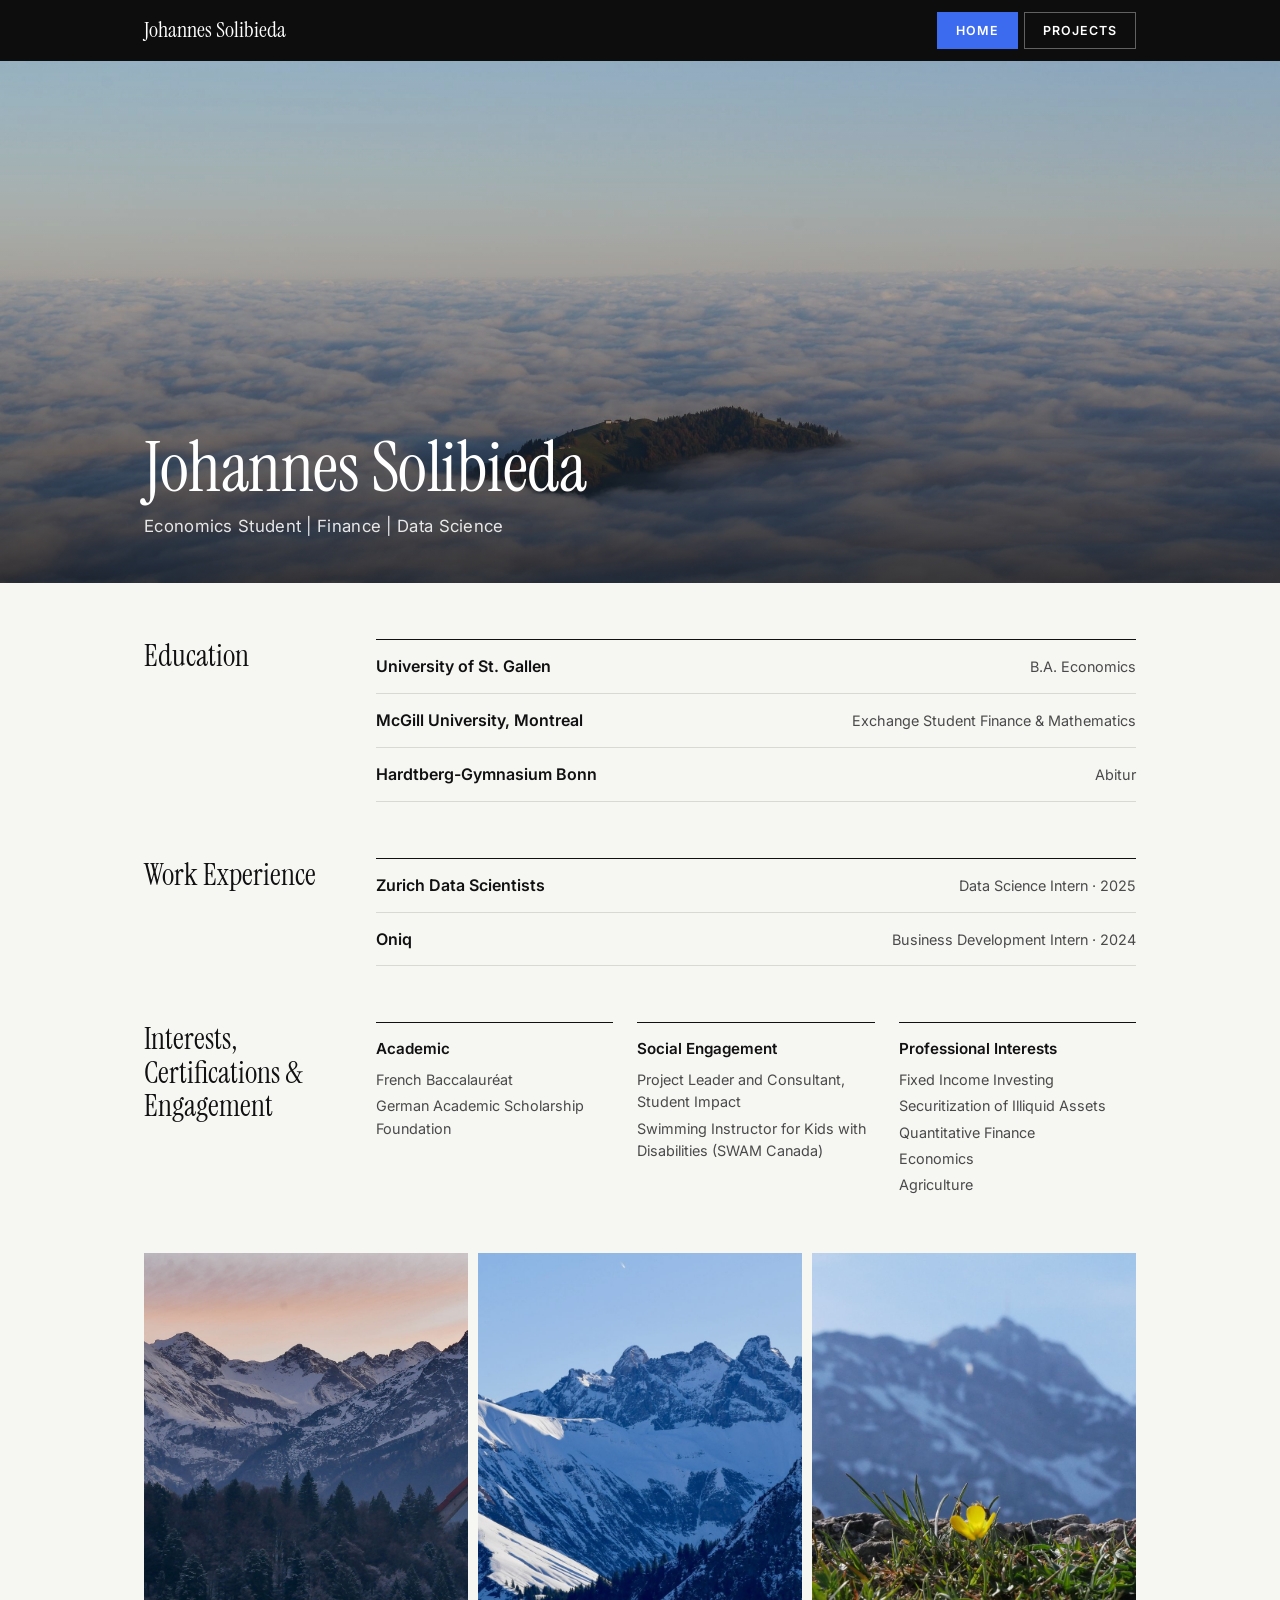
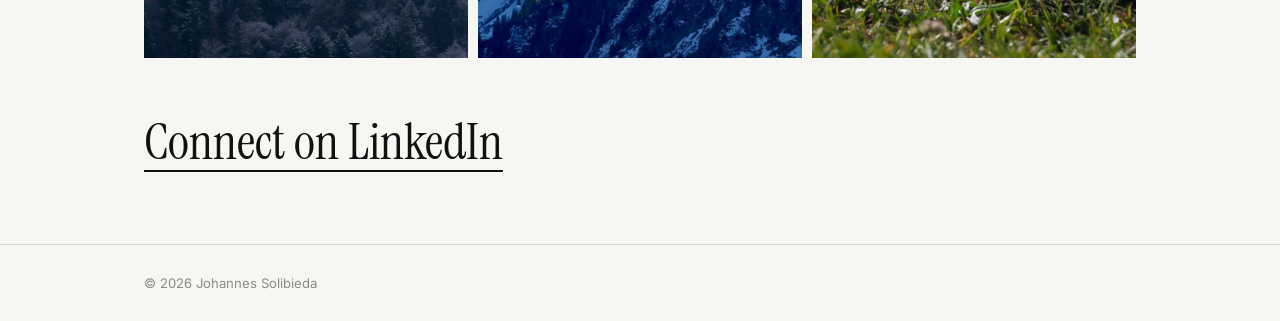
==== commit e7f48fb3: "Square editorial style: no rounded corners or chips, nav without LinkedIn, 3-photo gallery Co-Author" ====
--- a/index.html
+++ b/index.html
@@ -18,7 +18,6 @@
             <ul class="nav-links">
                 <li><a href="index.html" class="active">HOME</a></li>
                 <li><a href="projects.html">PROJECTS</a></li>
-                <li><a href="https://www.linkedin.com/in/johannes-solibieda/" target="_blank" rel="noopener" class="nav-cta">LINKEDIN</a></li>
             </ul>
         </div>
     </nav>
@@ -28,11 +27,7 @@
         <img src="style-pictures/web/hero-fog.jpg" alt="Mountain peak rising above a sea of clouds" class="hero-image">
         <div class="hero-content">
             <h1 class="hero-title">Johannes Solibieda</h1>
-            <ul class="hero-tags">
-                <li>Economics Student</li>
-                <li>Finance</li>
-                <li>Data Science</li>
-            </ul>
+            <p class="hero-subtitle">Economics Student | Finance | Data Science</p>
         </div>
     </header>
 
@@ -40,7 +35,7 @@
         <!-- Education -->
         <section class="section">
             <div class="container section-grid">
-                <h2 class="section-title"><span class="eyebrow">01</span>Education</h2>
+                <h2 class="section-title">Education</h2>
                 <ul class="entry-list">
                     <li class="entry">
                         <span class="entry-title">University of St. Gallen</span>
@@ -61,7 +56,7 @@
         <!-- Work Experience -->
         <section class="section">
             <div class="container section-grid">
-                <h2 class="section-title"><span class="eyebrow">02</span>Work Experience</h2>
+                <h2 class="section-title">Work Experience</h2>
                 <ul class="entry-list">
                     <li class="entry">
                         <span class="entry-title">Zurich Data Scientists</span>
@@ -78,7 +73,7 @@
         <!-- Interests -->
         <section class="section">
             <div class="container section-grid">
-                <h2 class="section-title"><span class="eyebrow">03</span>Interests, Certifications &amp; Engagement</h2>
+                <h2 class="section-title">Interests, Certifications &amp; Engagement</h2>
                 <div class="cards">
                     <div class="card">
                         <h3 class="card-title">Academic</h3>
@@ -112,15 +107,9 @@
         <section class="section">
             <div class="container">
                 <div class="gallery">
-                    <figure class="tall"><img src="style-pictures/web/forest-snow.jpg" alt="Snowy forest path below a mountain face" loading="lazy"></figure>
-                    <figure class="wide"><img src="style-pictures/web/ski-jump-dusk.jpg" alt="Alpine peaks at dusk above a forest" loading="lazy"></figure>
-                    <figure><img src="style-pictures/web/alpine-peaks.jpg" alt="Snow-covered alpine peaks under a clear sky" loading="lazy"></figure>
-                    <figure><img src="style-pictures/web/saentis-cloud.jpg" alt="Mountain summit with a cloud cap" loading="lazy"></figure>
-                    <figure class="wide"><img src="style-pictures/web/alpstein-ridge.jpg" alt="Long mountain ridge in morning light" loading="lazy"></figure>
-                    <figure><img src="style-pictures/web/spring-flowers.jpg" alt="Yellow alpine flowers in front of a mountain" loading="lazy"></figure>
-                    <figure><img src="style-pictures/web/sunset-hills.jpg" alt="Hills silhouetted against a sunset" loading="lazy"></figure>
-                    <figure><img src="style-pictures/web/frozen-lake.jpg" alt="Frozen lake surrounded by mountains at dusk" loading="lazy"></figure>
-                    <figure><img src="style-pictures/web/valley-light.jpg" alt="Mountain valley in evening light" loading="lazy"></figure>
+                    <img src="style-pictures/web/ski-jump-dusk.jpg" alt="Alpine peaks at dusk above a forest" loading="lazy">
+                    <img src="style-pictures/web/alpine-peaks.jpg" alt="Snow-covered alpine peaks under a clear sky" loading="lazy">
+                    <img src="style-pictures/web/spring-flowers.jpg" alt="Yellow alpine flowers in front of a mountain" loading="lazy">
                 </div>
             </div>
         </section>
@@ -128,13 +117,7 @@
         <!-- LinkedIn CTA -->
         <section class="section">
             <div class="container">
-                <div class="cta">
-                    <div>
-                        <p class="cta-title">Let's connect</p>
-                        <p class="cta-text">Open to conversations about finance, data science and new opportunities.</p>
-                    </div>
-                    <a href="https://www.linkedin.com/in/johannes-solibieda/" target="_blank" rel="noopener" class="button">Connect on LinkedIn →</a>
-                </div>
+                <a href="https://www.linkedin.com/in/johannes-solibieda/" target="_blank" rel="noopener" class="linkedin-link">Connect on LinkedIn</a>
             </div>
         </section>
     </main>
@@ -142,8 +125,7 @@
     <!-- Footer -->
     <footer>
         <div class="container footer-inner">
-            <span>© 2026 Johannes Solibieda</span>
-            <a href="https://www.linkedin.com/in/johannes-solibieda/" target="_blank" rel="noopener">LinkedIn</a>
+            © 2026 Johannes Solibieda
         </div>
     </footer>
 </body>
--- a/styles.css
+++ b/styles.css
@@ -1,17 +1,13 @@
 /* ===== Tokens ===== */
 :root {
     --bg: #f6f6f3;
-    --surface: #ffffff;
-    --ink: #111827;
-    --ink-soft: #4b5563;
-    --muted: #8a919c;
-    --line: #e4e4df;
-    --nav-bg: rgba(12, 18, 32, 0.82);
+    --ink: #111111;
+    --ink-soft: #4a4a4a;
+    --muted: #8a8a8a;
+    --line: #d9d9d4;
+    --nav-bg: #0d0d0d;
     --accent: #3d6bf0;
     --accent-hover: #2f58d6;
-    --accent-soft: #e8eefe;
-    --warm: #f2a65a;
-    --radius: 14px;
     --max: 1040px;
     --serif: 'Instrument Serif', Georgia, 'Times New Roman', serif;
     --sans: 'Inter', -apple-system, BlinkMacSystemFont, 'Helvetica Neue', Arial, sans-serif;
@@ -23,6 +19,7 @@
     margin: 0;
     padding: 0;
     box-sizing: border-box;
+    border-radius: 0;
 }
 
 html {
@@ -59,15 +56,12 @@
     top: 0;
     z-index: 1000;
     background: var(--nav-bg);
-    backdrop-filter: saturate(160%) blur(14px);
-    -webkit-backdrop-filter: saturate(160%) blur(14px);
-    border-bottom: 1px solid rgba(255, 255, 255, 0.08);
 }
 
 .nav-container {
     max-width: var(--max);
     margin: 0 auto;
-    padding: 10px 24px;
+    padding: 12px 24px;
     display: flex;
     justify-content: space-between;
     align-items: center;
@@ -79,51 +73,31 @@
     font-size: 1.35rem;
     color: #ffffff;
     text-decoration: none;
-    letter-spacing: 0.2px;
     white-space: nowrap;
 }
 
 .nav-links {
     display: flex;
-    gap: 8px;
+    gap: 6px;
     list-style: none;
 }
 
 .nav-links a {
     display: inline-block;
-    padding: 7px 16px;
-    border-radius: 999px;
+    padding: 8px 18px;
     color: #ffffff;
     text-decoration: none;
-    font-size: 0.8rem;
+    font-size: 0.78rem;
     font-weight: 600;
-    letter-spacing: 0.6px;
-    background: rgba(255, 255, 255, 0.08);
-    border: 1px solid rgba(255, 255, 255, 0.22);
-    transition: background-color 0.2s ease, border-color 0.2s ease, transform 0.2s ease;
-}
-
-.nav-links a:hover {
-    background: var(--accent);
-    border-color: var(--accent);
-    transform: translateY(-1px);
-}
-
+    letter-spacing: 1px;
+    border: 1px solid rgba(255, 255, 255, 0.35);
+    transition: background-color 0.2s ease, border-color 0.2s ease;
+}
+
+.nav-links a:hover,
 .nav-links a.active {
     background: var(--accent);
     border-color: var(--accent);
-    box-shadow: 0 4px 14px rgba(61, 107, 240, 0.45);
-}
-
-.nav-links a.nav-cta {
-    background: var(--warm);
-    border-color: var(--warm);
-    color: #1a1206;
-}
-
-.nav-links a.nav-cta:hover {
-    background: #f6b878;
-    border-color: #f6b878;
 }
 
 /* ===== Hero ===== */
@@ -133,7 +107,7 @@
     min-height: 380px;
     max-height: 620px;
     overflow: hidden;
-    background-color: #0c1220;
+    background-color: #0d0d0d;
 }
 
 .hero-image {
@@ -146,7 +120,7 @@
     content: '';
     position: absolute;
     inset: 0;
-    background: linear-gradient(180deg, rgba(8, 12, 24, 0.15) 0%, rgba(8, 12, 24, 0.25) 45%, rgba(8, 12, 24, 0.72) 100%);
+    background: linear-gradient(180deg, rgba(0, 0, 0, 0.1) 0%, rgba(0, 0, 0, 0.2) 45%, rgba(0, 0, 0, 0.65) 100%);
 }
 
 .hero-content {
@@ -167,32 +141,13 @@
     font-size: clamp(2.6rem, 6vw, 4.4rem);
     line-height: 1.02;
     letter-spacing: -0.5px;
-    margin-bottom: 14px;
-}
-
-.hero-tags {
-    display: flex;
-    flex-wrap: wrap;
-    gap: 8px;
-    list-style: none;
-}
-
-.hero-tags li {
-    padding: 5px 12px;
-    border-radius: 999px;
-    font-size: 0.78rem;
-    font-weight: 500;
-    letter-spacing: 0.3px;
-    background: rgba(255, 255, 255, 0.14);
-    border: 1px solid rgba(255, 255, 255, 0.28);
-    backdrop-filter: blur(6px);
-    -webkit-backdrop-filter: blur(6px);
+    margin-bottom: 10px;
 }
 
 .hero-subtitle {
     font-size: 1.05rem;
     color: rgba(255, 255, 255, 0.88);
-    max-width: 560px;
+    letter-spacing: 0.3px;
 }
 
 /* ===== Sections ===== */
@@ -216,27 +171,12 @@
     font-weight: 400;
     font-size: 1.9rem;
     line-height: 1.1;
-    letter-spacing: -0.2px;
-}
-
-.eyebrow {
-    display: block;
-    font-family: var(--sans);
-    font-size: 0.7rem;
-    font-weight: 600;
-    letter-spacing: 1.4px;
-    text-transform: uppercase;
-    color: var(--accent);
-    margin-bottom: 6px;
-}
-
-/* Compact entry list (education / work) */
+}
+
+/* Entry list (education / work) */
 .entry-list {
     list-style: none;
-    background: var(--surface);
-    border: 1px solid var(--line);
-    border-radius: var(--radius);
-    overflow: hidden;
+    border-top: 1px solid var(--ink);
 }
 
 .entry {
@@ -244,11 +184,8 @@
     justify-content: space-between;
     align-items: baseline;
     gap: 16px;
-    padding: 16px 20px;
-}
-
-.entry + .entry {
-    border-top: 1px solid var(--line);
+    padding: 14px 0;
+    border-bottom: 1px solid var(--line);
 }
 
 .entry-title {
@@ -262,128 +199,63 @@
     text-align: right;
 }
 
-/* Cards */
+/* Columns (interests) */
 .cards {
     display: grid;
     grid-template-columns: repeat(3, 1fr);
-    gap: 14px;
+    gap: 24px;
 }
 
 .card {
-    background: var(--surface);
-    border: 1px solid var(--line);
-    border-radius: var(--radius);
-    padding: 18px 20px;
+    border-top: 1px solid var(--ink);
+    padding-top: 14px;
 }
 
 .card-title {
     font-size: 0.95rem;
     font-weight: 600;
-    margin-bottom: 10px;
+    margin-bottom: 8px;
 }
 
 .card ul {
     list-style: none;
     display: flex;
     flex-direction: column;
-    gap: 6px;
+    gap: 4px;
 }
 
 .card li {
-    font-size: 0.88rem;
+    font-size: 0.9rem;
     color: var(--ink-soft);
-    padding-left: 14px;
-    position: relative;
-}
-
-.card li::before {
-    content: '';
-    position: absolute;
-    left: 0;
-    top: 0.62em;
-    width: 5px;
-    height: 5px;
-    border-radius: 50%;
-    background: var(--accent);
 }
 
 /* ===== Gallery ===== */
 .gallery {
     display: grid;
     grid-template-columns: repeat(3, 1fr);
-    grid-auto-rows: 210px;
-    grid-auto-flow: dense;
     gap: 10px;
-}
-
-.gallery figure {
-    overflow: hidden;
-    border-radius: 12px;
-    background: #dfe3ea;
 }
 
 .gallery img {
     width: 100%;
-    height: 100%;
+    aspect-ratio: 4 / 5;
     object-fit: cover;
-    transition: transform 0.6s ease;
-}
-
-.gallery figure:hover img {
-    transform: scale(1.04);
-}
-
-.gallery .tall {
-    grid-row: span 2;
-}
-
-.gallery .wide {
-    grid-column: span 2;
-}
-
-/* ===== CTA ===== */
-.cta {
-    display: flex;
-    justify-content: space-between;
-    align-items: center;
-    gap: 20px;
-    padding: 28px 32px;
-    border-radius: 18px;
-    background: #0c1220;
-    color: #ffffff;
-}
-
-.cta-title {
-    font-family: var(--serif);
-    font-weight: 400;
-    font-size: 1.8rem;
-    line-height: 1.15;
-}
-
-.cta-text {
-    color: rgba(255, 255, 255, 0.7);
-    font-size: 0.92rem;
-    margin-top: 4px;
-}
-
-.button {
-    display: inline-flex;
-    align-items: center;
-    gap: 8px;
-    padding: 11px 20px;
-    border-radius: 999px;
-    background: var(--accent);
-    color: #ffffff;
-    font-weight: 600;
-    font-size: 0.88rem;
+}
+
+/* ===== LinkedIn ===== */
+.linkedin-link {
+    display: inline-block;
+    font-family: var(--serif);
+    font-size: clamp(2rem, 5vw, 3.2rem);
+    line-height: 1.1;
     text-decoration: none;
-    white-space: nowrap;
-    transition: background-color 0.2s ease, transform 0.2s ease;
-}
-
-.button:hover {
-    background: var(--accent-hover);
-    transform: translateY(-1px);
+    border-bottom: 2px solid var(--ink);
+    transition: color 0.2s ease, border-color 0.2s ease;
+}
+
+.linkedin-link:hover {
+    color: var(--accent);
+    border-color: var(--accent);
 }
 
 /* ===== Projects ===== */
@@ -397,49 +269,29 @@
 .projects-grid {
     display: grid;
     grid-template-columns: repeat(2, 1fr);
-    gap: 14px;
+    gap: 24px;
 }
 
 .project-card {
     display: flex;
     flex-direction: column;
     gap: 10px;
-    padding: 22px 24px;
-    background: var(--surface);
-    border: 1px solid var(--line);
-    border-radius: var(--radius);
+    padding-top: 16px;
+    border-top: 1px solid var(--ink);
     text-decoration: none;
     color: inherit;
-    transition: border-color 0.2s ease, transform 0.2s ease, box-shadow 0.2s ease;
-}
-
-.project-card:hover {
-    border-color: var(--accent);
-    transform: translateY(-3px);
-    box-shadow: 0 10px 30px rgba(17, 24, 39, 0.08);
-}
-
-.project-tags {
-    display: flex;
-    flex-wrap: wrap;
-    gap: 6px;
-}
-
-.project-tags span {
-    font-size: 0.72rem;
-    font-weight: 600;
-    letter-spacing: 0.3px;
-    padding: 3px 10px;
-    border-radius: 999px;
-    background: var(--accent-soft);
-    color: var(--accent-hover);
 }
 
 .project-title {
     font-family: var(--serif);
     font-weight: 400;
-    font-size: 1.5rem;
+    font-size: 1.6rem;
     line-height: 1.2;
+    transition: color 0.2s ease;
+}
+
+.project-card:hover .project-title {
+    color: var(--accent);
 }
 
 .project-description {
@@ -466,20 +318,8 @@
 }
 
 .footer-inner {
-    display: flex;
-    justify-content: space-between;
-    gap: 12px;
     font-size: 0.82rem;
     color: var(--muted);
-}
-
-.footer-inner a {
-    color: var(--muted);
-    text-decoration: none;
-}
-
-.footer-inner a:hover {
-    color: var(--accent);
 }
 
 /* ===== Responsive ===== */
@@ -489,17 +329,9 @@
         gap: 16px;
     }
 
-    .cards {
-        grid-template-columns: 1fr;
-    }
-
+    .cards,
     .projects-grid {
         grid-template-columns: 1fr;
-    }
-
-    .gallery {
-        grid-template-columns: repeat(2, 1fr);
-        grid-auto-rows: 170px;
     }
 }
 
@@ -515,17 +347,9 @@
         font-size: 1.1rem;
     }
 
-    .nav-links {
-        gap: 6px;
-    }
-
     .nav-links a {
-        padding: 6px 11px;
+        padding: 6px 12px;
         font-size: 0.72rem;
-    }
-
-    .nav-links a.nav-cta {
-        display: none;
     }
 
     .hero {
@@ -540,7 +364,6 @@
     .entry {
         flex-direction: column;
         gap: 2px;
-        padding: 14px 16px;
     }
 
     .entry-meta {
@@ -548,17 +371,10 @@
     }
 
     .gallery {
-        grid-auto-rows: 140px;
-        gap: 8px;
-    }
-
-    .cta {
-        flex-direction: column;
-        align-items: flex-start;
-        padding: 24px;
-    }
-
-    .footer-inner {
-        flex-direction: column;
-    }
-}
+        grid-template-columns: 1fr;
+    }
+
+    .gallery img {
+        aspect-ratio: 3 / 2;
+    }
+}
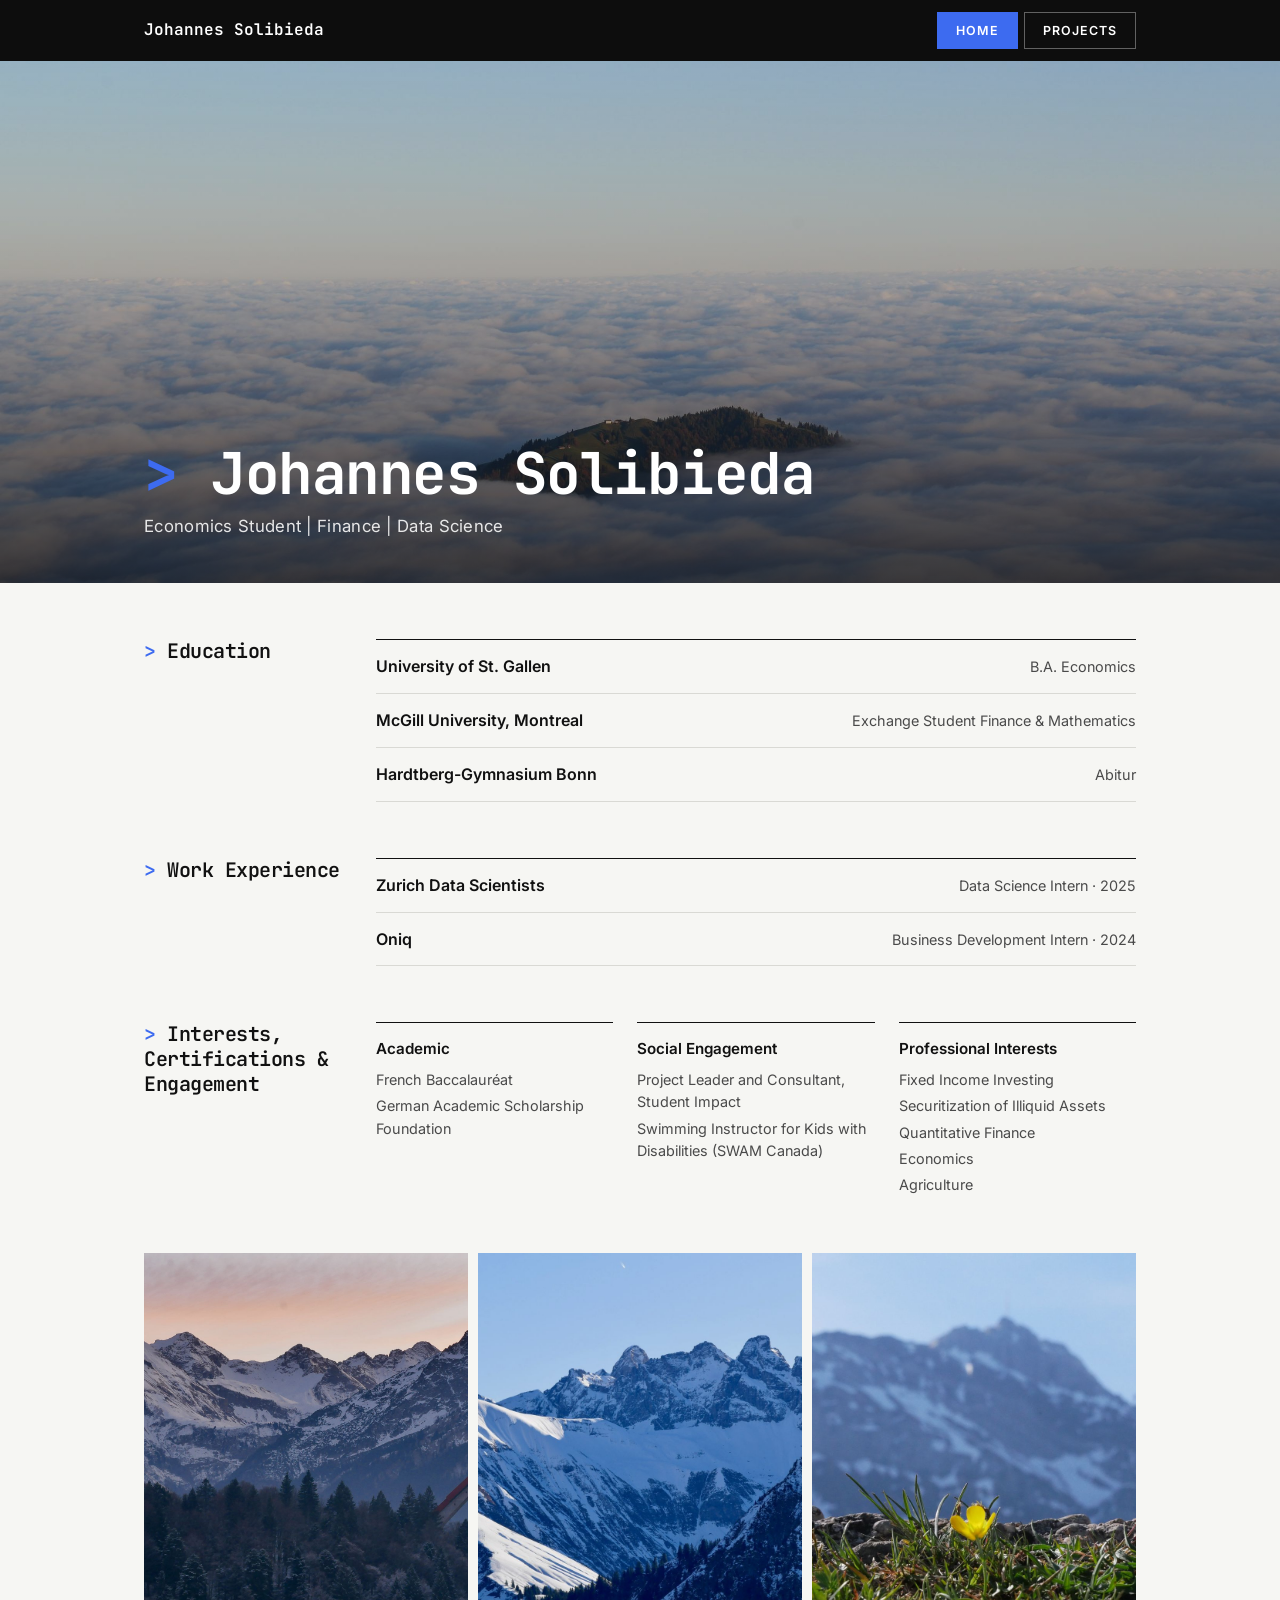
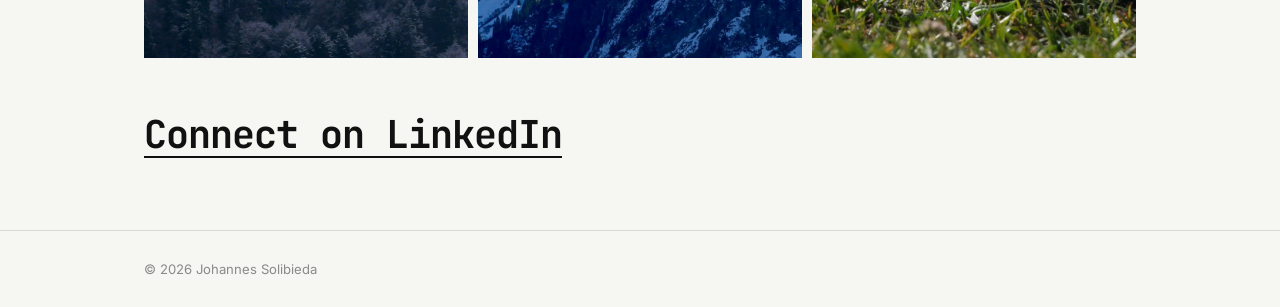
==== commit 593772d8: "Monospace terminal-style headings, cache-bust stylesheet Co-Authored-By: Claude Opus 5.5 <noreply@an" ====
--- a/index.html
+++ b/index.html
@@ -7,8 +7,8 @@
     <meta name="description" content="Johannes Solibieda – Economics student at the University of St. Gallen. Finance, data science and quantitative projects.">
     <link rel="preconnect" href="https://fonts.googleapis.com">
     <link rel="preconnect" href="https://fonts.gstatic.com" crossorigin>
-    <link href="https://fonts.googleapis.com/css2?family=Inter:wght@400;500;600;700&family=Instrument+Serif:ital@0;1&display=swap" rel="stylesheet">
-    <link rel="stylesheet" href="styles.css">
+    <link href="https://fonts.googleapis.com/css2?family=Inter:wght@400;500;600;700&family=JetBrains+Mono:wght@400;600;700&display=swap" rel="stylesheet">
+    <link rel="stylesheet" href="styles.css?v=3">
 </head>
 <body>
     <!-- Navigation Bar -->
--- a/styles.css
+++ b/styles.css
@@ -9,7 +9,7 @@
     --accent: #3d6bf0;
     --accent-hover: #2f58d6;
     --max: 1040px;
-    --serif: 'Instrument Serif', Georgia, 'Times New Roman', serif;
+    --mono: 'JetBrains Mono', 'SFMono-Regular', Menlo, Consolas, monospace;
     --sans: 'Inter', -apple-system, BlinkMacSystemFont, 'Helvetica Neue', Arial, sans-serif;
 }
 
@@ -35,6 +35,12 @@
     -webkit-font-smoothing: antialiased;
 }
 
+.section-title::before,
+.hero-title::before {
+    content: '> ';
+    color: var(--accent);
+}
+
 a {
     color: inherit;
 }
@@ -69,8 +75,9 @@
 }
 
 .logo {
-    font-family: var(--serif);
-    font-size: 1.35rem;
+    font-family: var(--mono);
+    font-size: 1rem;
+    font-weight: 600;
     color: #ffffff;
     text-decoration: none;
     white-space: nowrap;
@@ -136,11 +143,11 @@
 }
 
 .hero-title {
-    font-family: var(--serif);
-    font-weight: 400;
-    font-size: clamp(2.6rem, 6vw, 4.4rem);
-    line-height: 1.02;
-    letter-spacing: -0.5px;
+    font-family: var(--mono);
+    font-weight: 700;
+    font-size: clamp(2rem, 5vw, 3.6rem);
+    line-height: 1.05;
+    letter-spacing: -1.5px;
     margin-bottom: 10px;
 }
 
@@ -167,10 +174,11 @@
 }
 
 .section-title {
-    font-family: var(--serif);
-    font-weight: 400;
-    font-size: 1.9rem;
-    line-height: 1.1;
+    font-family: var(--mono);
+    font-weight: 600;
+    font-size: 1.25rem;
+    line-height: 1.25;
+    letter-spacing: -0.5px;
 }
 
 /* Entry list (education / work) */
@@ -245,8 +253,10 @@
 /* ===== LinkedIn ===== */
 .linkedin-link {
     display: inline-block;
-    font-family: var(--serif);
-    font-size: clamp(2rem, 5vw, 3.2rem);
+    font-family: var(--mono);
+    font-weight: 700;
+    font-size: clamp(1.5rem, 4vw, 2.4rem);
+    letter-spacing: -1px;
     line-height: 1.1;
     text-decoration: none;
     border-bottom: 2px solid var(--ink);
@@ -283,10 +293,11 @@
 }
 
 .project-title {
-    font-family: var(--serif);
-    font-weight: 400;
-    font-size: 1.6rem;
-    line-height: 1.2;
+    font-family: var(--mono);
+    font-weight: 600;
+    font-size: 1.1rem;
+    line-height: 1.35;
+    letter-spacing: -0.3px;
     transition: color 0.2s ease;
 }
 
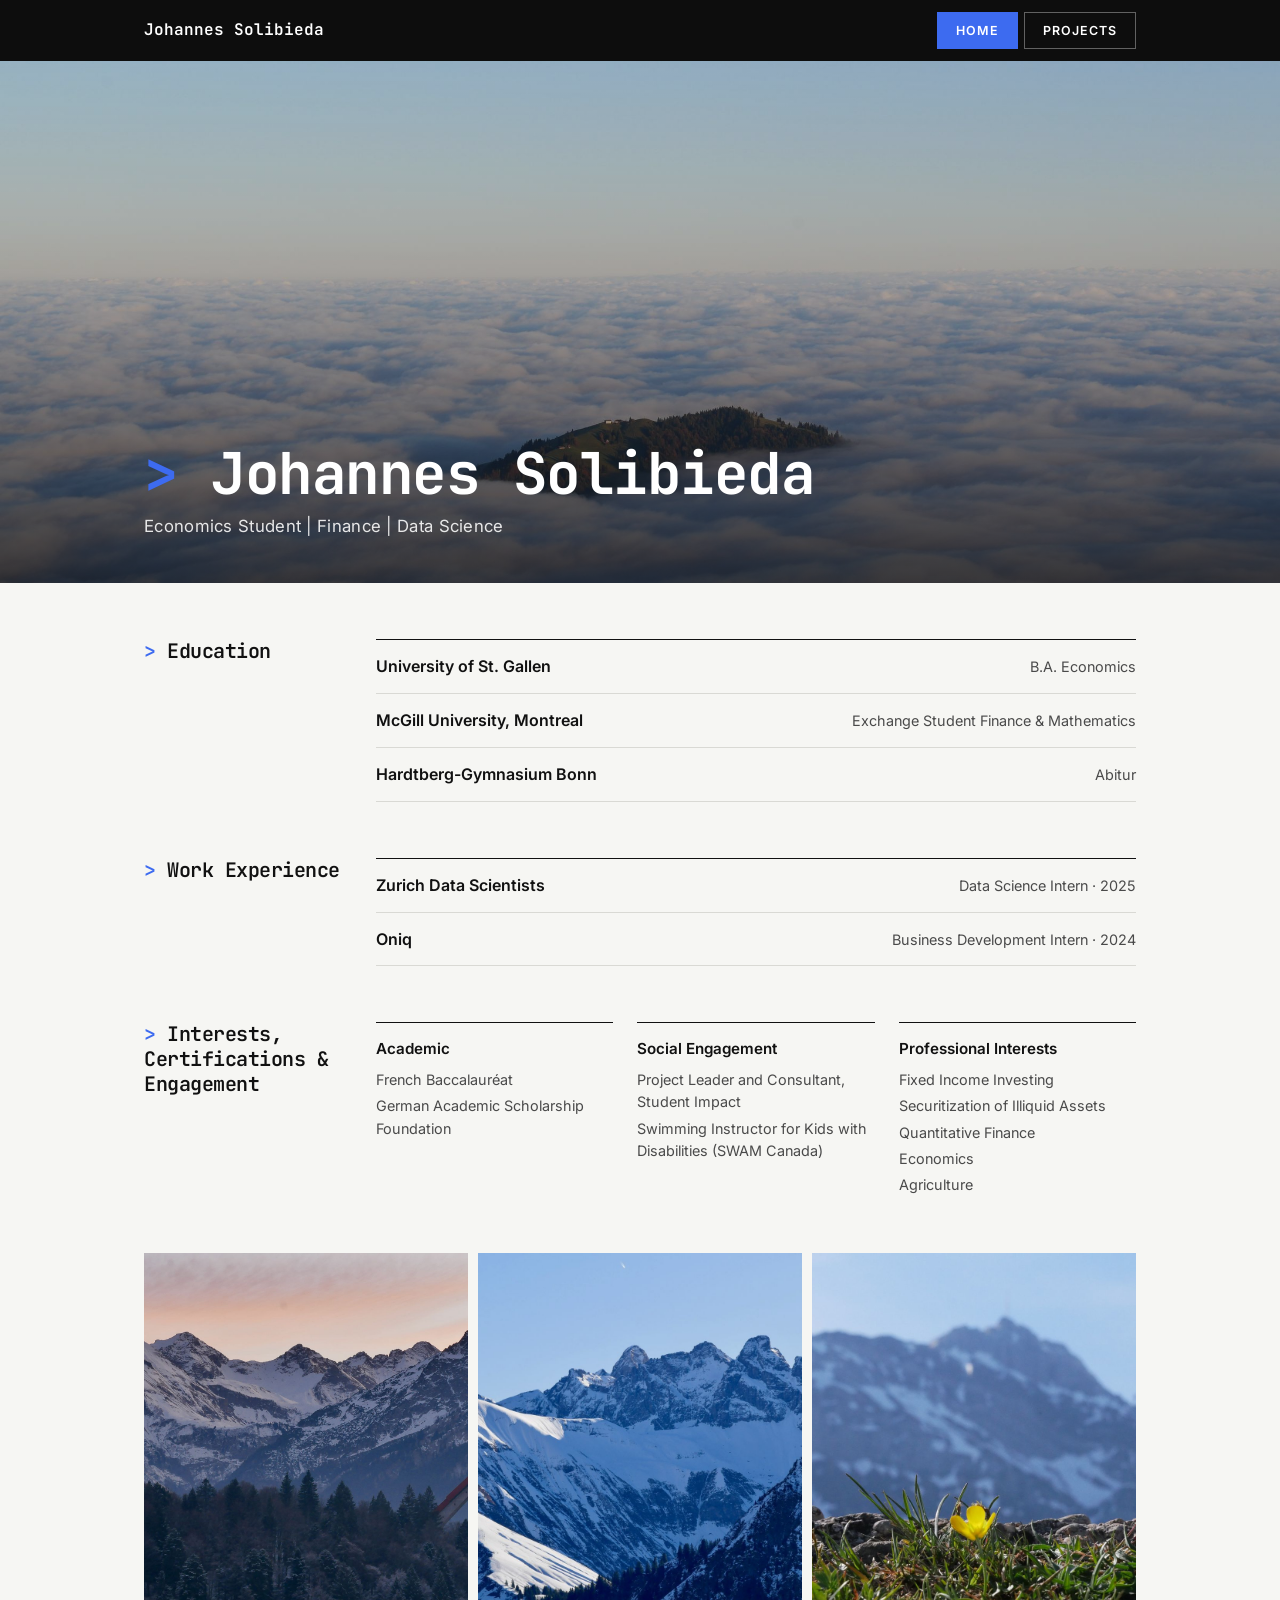
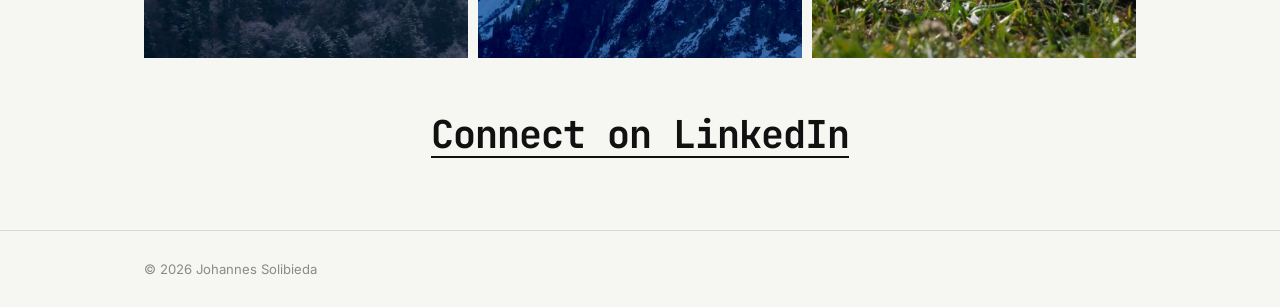
==== commit 120a237f: "Center LinkedIn link Co-Authored-By: Claude Opus 5.5 <noreply@anthropic.com>" ====
--- a/index.html
+++ b/index.html
@@ -8,7 +8,7 @@
     <link rel="preconnect" href="https://fonts.googleapis.com">
     <link rel="preconnect" href="https://fonts.gstatic.com" crossorigin>
     <link href="https://fonts.googleapis.com/css2?family=Inter:wght@400;500;600;700&family=JetBrains+Mono:wght@400;600;700&display=swap" rel="stylesheet">
-    <link rel="stylesheet" href="styles.css?v=3">
+    <link rel="stylesheet" href="styles.css?v=4">
 </head>
 <body>
     <!-- Navigation Bar -->
@@ -116,7 +116,7 @@
 
         <!-- LinkedIn CTA -->
         <section class="section">
-            <div class="container">
+            <div class="container linkedin-section">
                 <a href="https://www.linkedin.com/in/johannes-solibieda/" target="_blank" rel="noopener" class="linkedin-link">Connect on LinkedIn</a>
             </div>
         </section>
--- a/styles.css
+++ b/styles.css
@@ -251,6 +251,10 @@
 }
 
 /* ===== LinkedIn ===== */
+.linkedin-section {
+    text-align: center;
+}
+
 .linkedin-link {
     display: inline-block;
     font-family: var(--mono);
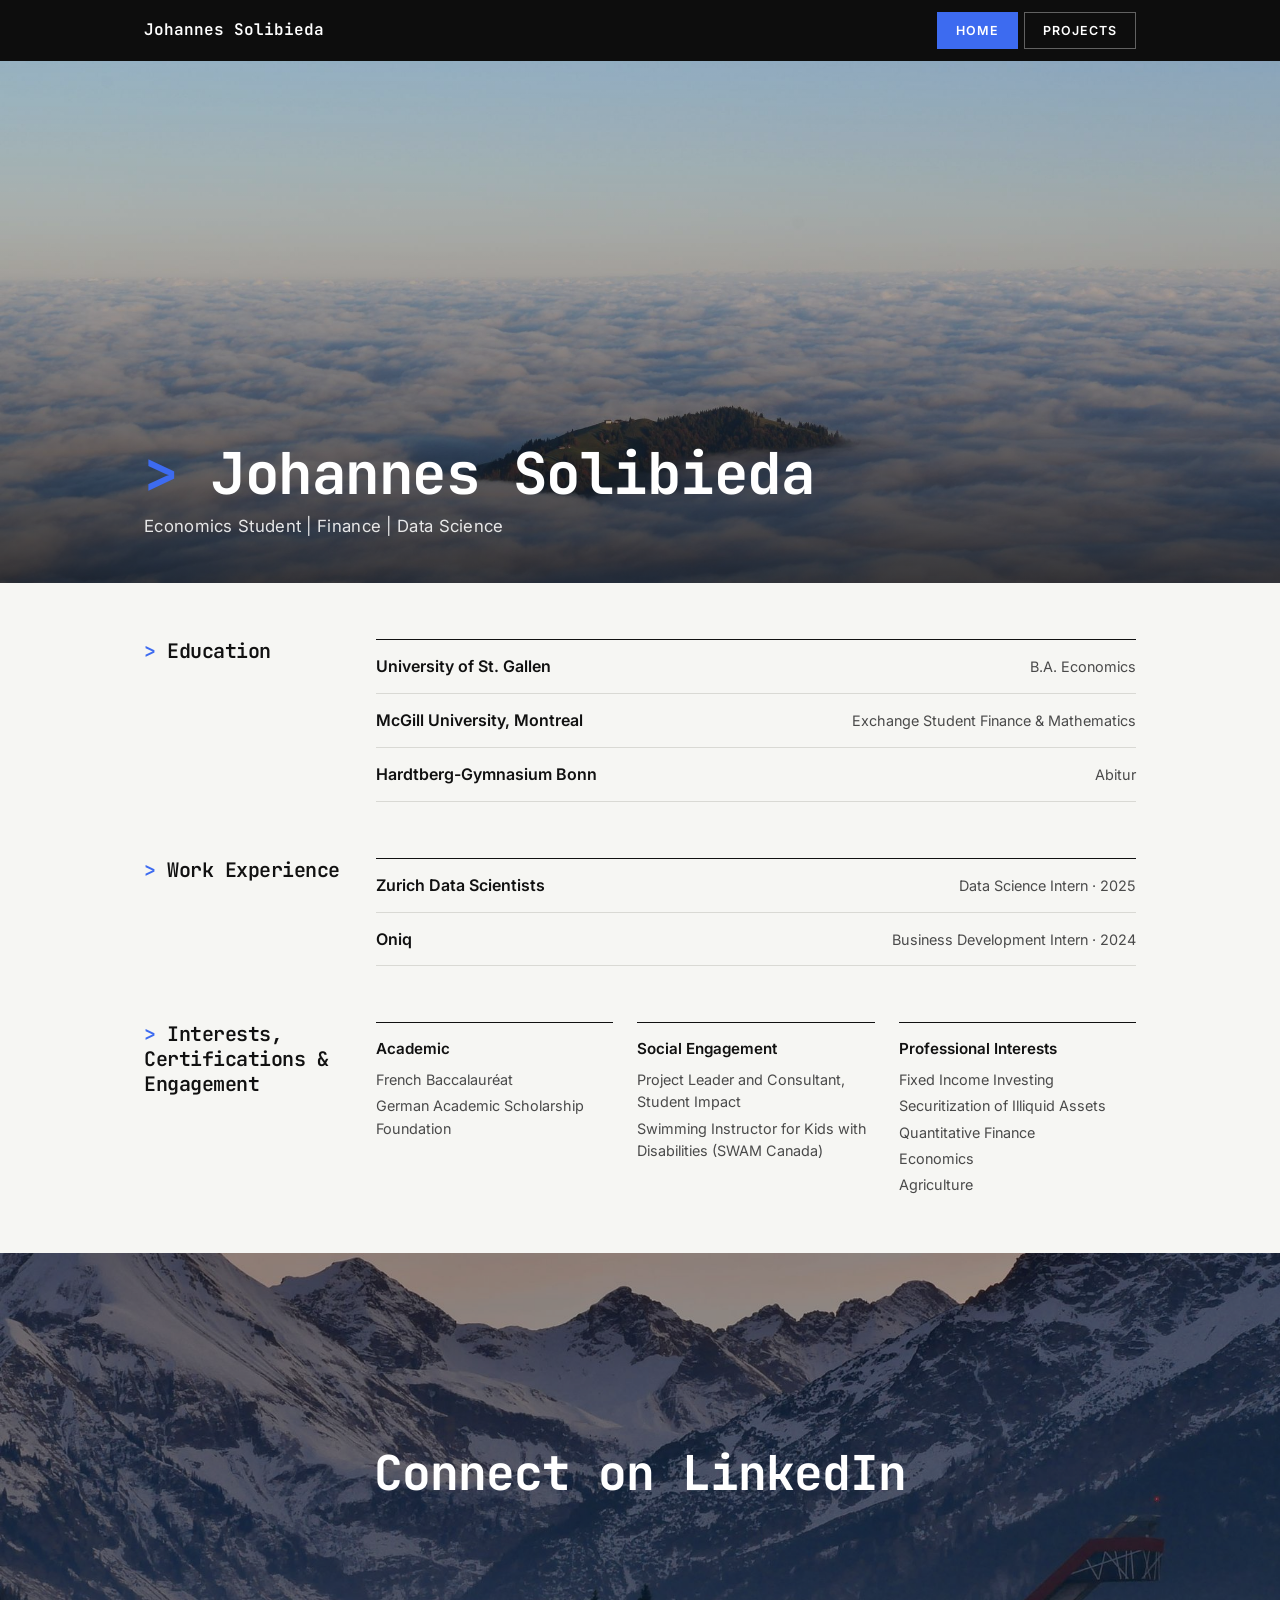
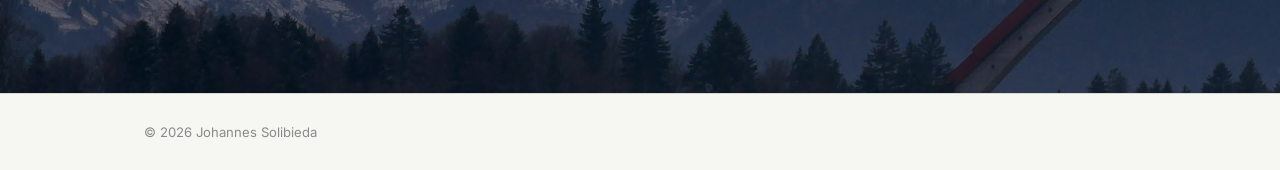
==== commit cdc189ed: "Replace gallery with full-width LinkedIn image banner Co-Authored-By: Claude Opus 5.5 <noreply@anthr" ====
--- a/index.html
+++ b/index.html
@@ -8,7 +8,7 @@
     <link rel="preconnect" href="https://fonts.googleapis.com">
     <link rel="preconnect" href="https://fonts.gstatic.com" crossorigin>
     <link href="https://fonts.googleapis.com/css2?family=Inter:wght@400;500;600;700&family=JetBrains+Mono:wght@400;600;700&display=swap" rel="stylesheet">
-    <link rel="stylesheet" href="styles.css?v=4">
+    <link rel="stylesheet" href="styles.css?v=5">
 </head>
 <body>
     <!-- Navigation Bar -->
@@ -103,23 +103,11 @@
             </div>
         </section>
 
-        <!-- Gallery -->
-        <section class="section">
-            <div class="container">
-                <div class="gallery">
-                    <img src="style-pictures/web/ski-jump-dusk.jpg" alt="Alpine peaks at dusk above a forest" loading="lazy">
-                    <img src="style-pictures/web/alpine-peaks.jpg" alt="Snow-covered alpine peaks under a clear sky" loading="lazy">
-                    <img src="style-pictures/web/spring-flowers.jpg" alt="Yellow alpine flowers in front of a mountain" loading="lazy">
-                </div>
-            </div>
-        </section>
-
-        <!-- LinkedIn CTA -->
-        <section class="section">
-            <div class="container linkedin-section">
-                <a href="https://www.linkedin.com/in/johannes-solibieda/" target="_blank" rel="noopener" class="linkedin-link">Connect on LinkedIn</a>
-            </div>
-        </section>
+        <!-- LinkedIn Banner -->
+        <a href="https://www.linkedin.com/in/johannes-solibieda/" target="_blank" rel="noopener" class="linkedin-banner">
+            <img src="style-pictures/web/ski-jump-dusk.jpg" alt="Alpine peaks at dusk above a forest" loading="lazy">
+            <span class="linkedin-link">Connect on LinkedIn</span>
+        </a>
     </main>
 
     <!-- Footer -->
--- a/styles.css
+++ b/styles.css
@@ -237,39 +237,58 @@
     color: var(--ink-soft);
 }
 
-/* ===== Gallery ===== */
-.gallery {
-    display: grid;
-    grid-template-columns: repeat(3, 1fr);
-    gap: 10px;
-}
-
-.gallery img {
+/* ===== LinkedIn banner ===== */
+.linkedin-banner {
+    position: relative;
+    display: block;
+    height: 440px;
+    overflow: hidden;
+    background: #0d0d0d;
+    text-decoration: none;
+}
+
+.linkedin-banner img {
     width: 100%;
-    aspect-ratio: 4 / 5;
+    height: 100%;
     object-fit: cover;
-}
-
-/* ===== LinkedIn ===== */
-.linkedin-section {
+    object-position: center 35%;
+    transition: transform 0.8s ease;
+}
+
+.linkedin-banner::after {
+    content: '';
+    position: absolute;
+    inset: 0;
+    background: rgba(0, 0, 0, 0.35);
+    transition: background-color 0.3s ease;
+}
+
+.linkedin-link {
+    position: absolute;
+    top: 50%;
+    left: 50%;
+    transform: translate(-50%, -50%);
+    z-index: 1;
+    width: 90%;
     text-align: center;
-}
-
-.linkedin-link {
-    display: inline-block;
     font-family: var(--mono);
     font-weight: 700;
-    font-size: clamp(1.5rem, 4vw, 2.4rem);
+    font-size: clamp(1.6rem, 4.5vw, 3rem);
     letter-spacing: -1px;
-    line-height: 1.1;
-    text-decoration: none;
-    border-bottom: 2px solid var(--ink);
-    transition: color 0.2s ease, border-color 0.2s ease;
-}
-
-.linkedin-link:hover {
+    color: #ffffff;
+    transition: color 0.25s ease;
+}
+
+.linkedin-banner:hover .linkedin-link {
     color: var(--accent);
-    border-color: var(--accent);
+}
+
+.linkedin-banner:hover::after {
+    background: rgba(0, 0, 0, 0.5);
+}
+
+.linkedin-banner:hover img {
+    transform: scale(1.03);
 }
 
 /* ===== Projects ===== */
@@ -329,7 +348,6 @@
 footer {
     padding: 28px 0;
     border-top: 1px solid var(--line);
-    margin-top: 16px;
 }
 
 .footer-inner {
@@ -367,6 +385,10 @@
         font-size: 0.72rem;
     }
 
+    .linkedin-banner {
+        height: 300px;
+    }
+
     .hero {
         height: 52vh;
         min-height: 340px;
@@ -384,12 +406,4 @@
     .entry-meta {
         text-align: left;
     }
-
-    .gallery {
-        grid-template-columns: 1fr;
-    }
-
-    .gallery img {
-        aspect-ratio: 3 / 2;
-    }
-}
+}
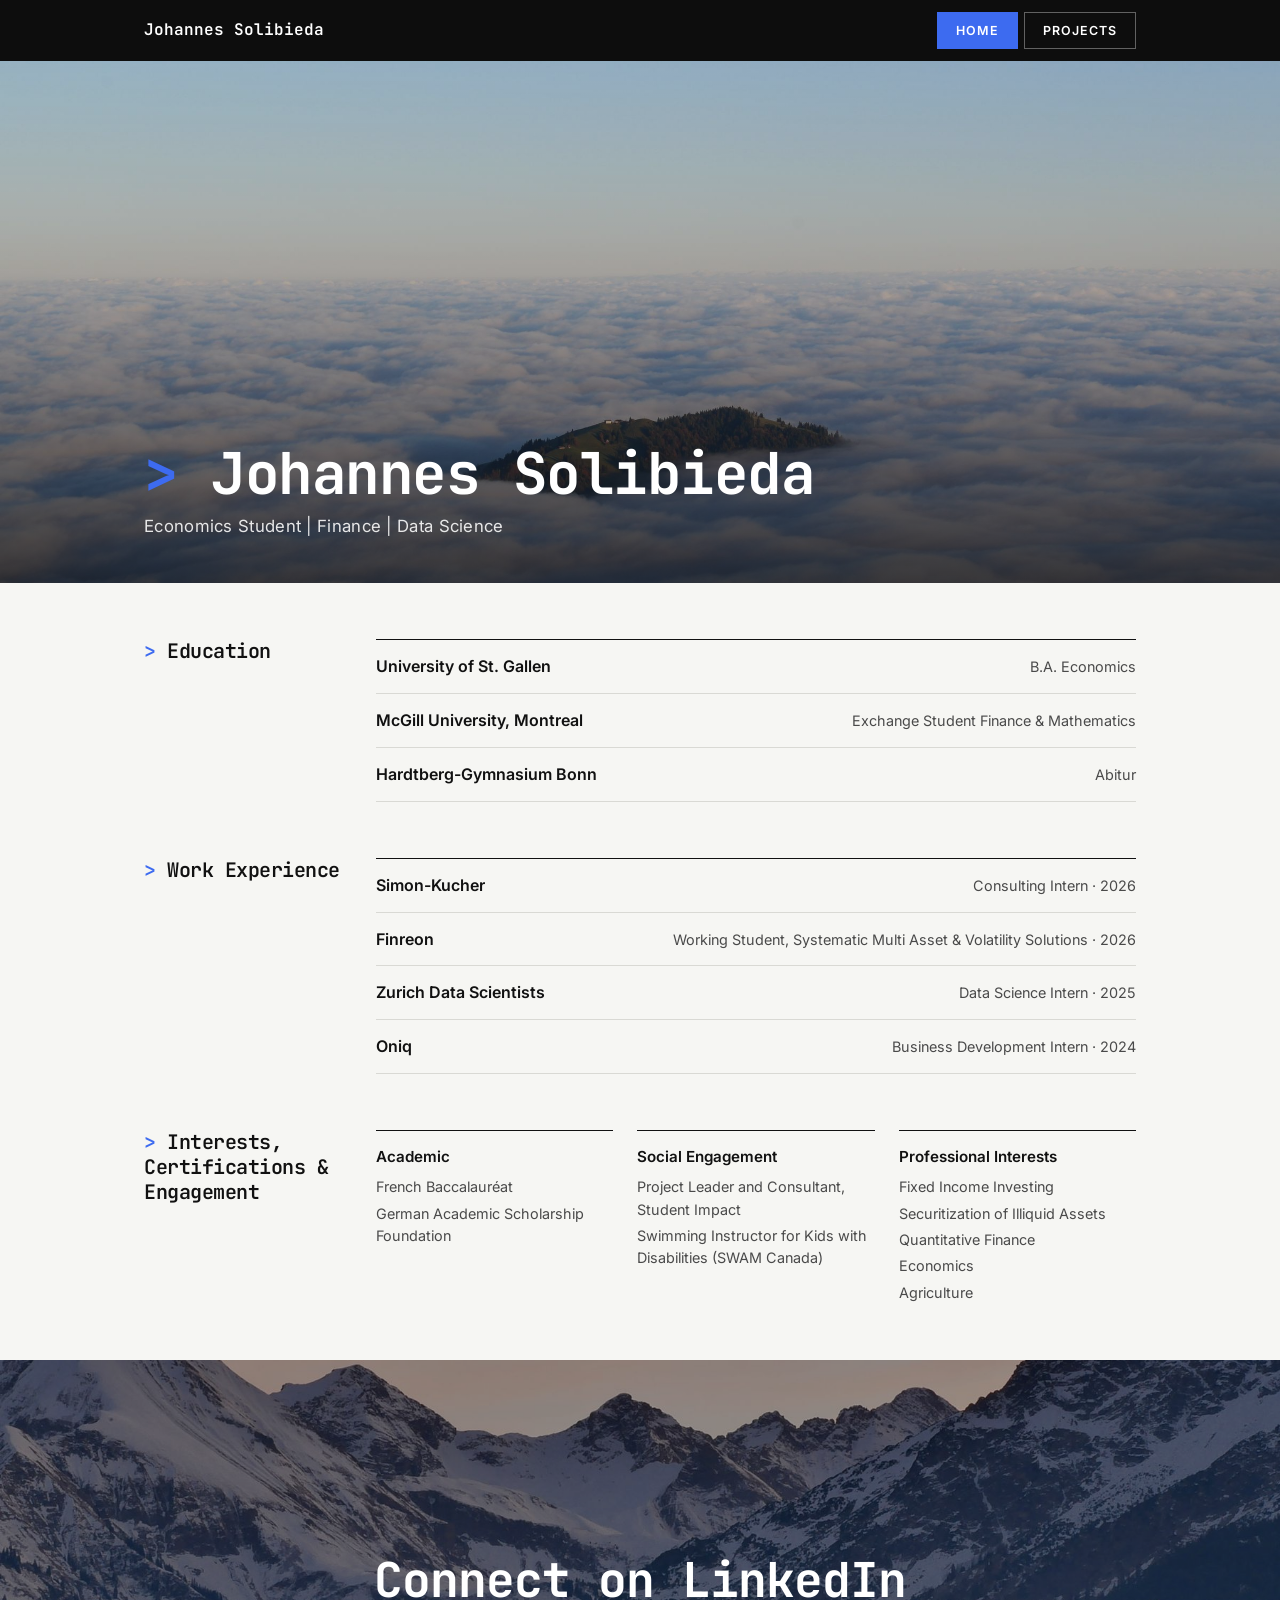
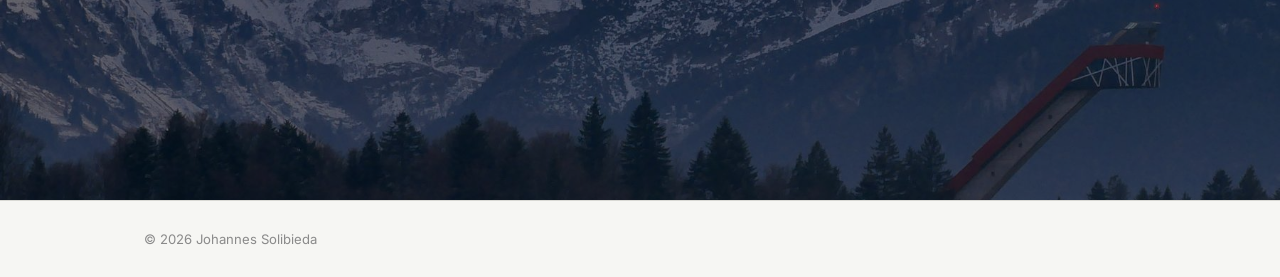
==== commit 5906b2e8: "Add Simon-Kucher and Finreon to work experience Co-Authored-By: Claude Opus 5.5 <noreply@anthropic.c" ====
--- a/index.html
+++ b/index.html
@@ -59,6 +59,14 @@
                 <h2 class="section-title">Work Experience</h2>
                 <ul class="entry-list">
                     <li class="entry">
+                        <span class="entry-title">Simon-Kucher</span>
+                        <span class="entry-meta">Consulting Intern · 2026</span>
+                    </li>
+                    <li class="entry">
+                        <span class="entry-title">Finreon</span>
+                        <span class="entry-meta">Working Student, Systematic Multi Asset &amp; Volatility Solutions · 2026</span>
+                    </li>
+                    <li class="entry">
                         <span class="entry-title">Zurich Data Scientists</span>
                         <span class="entry-meta">Data Science Intern · 2025</span>
                     </li>
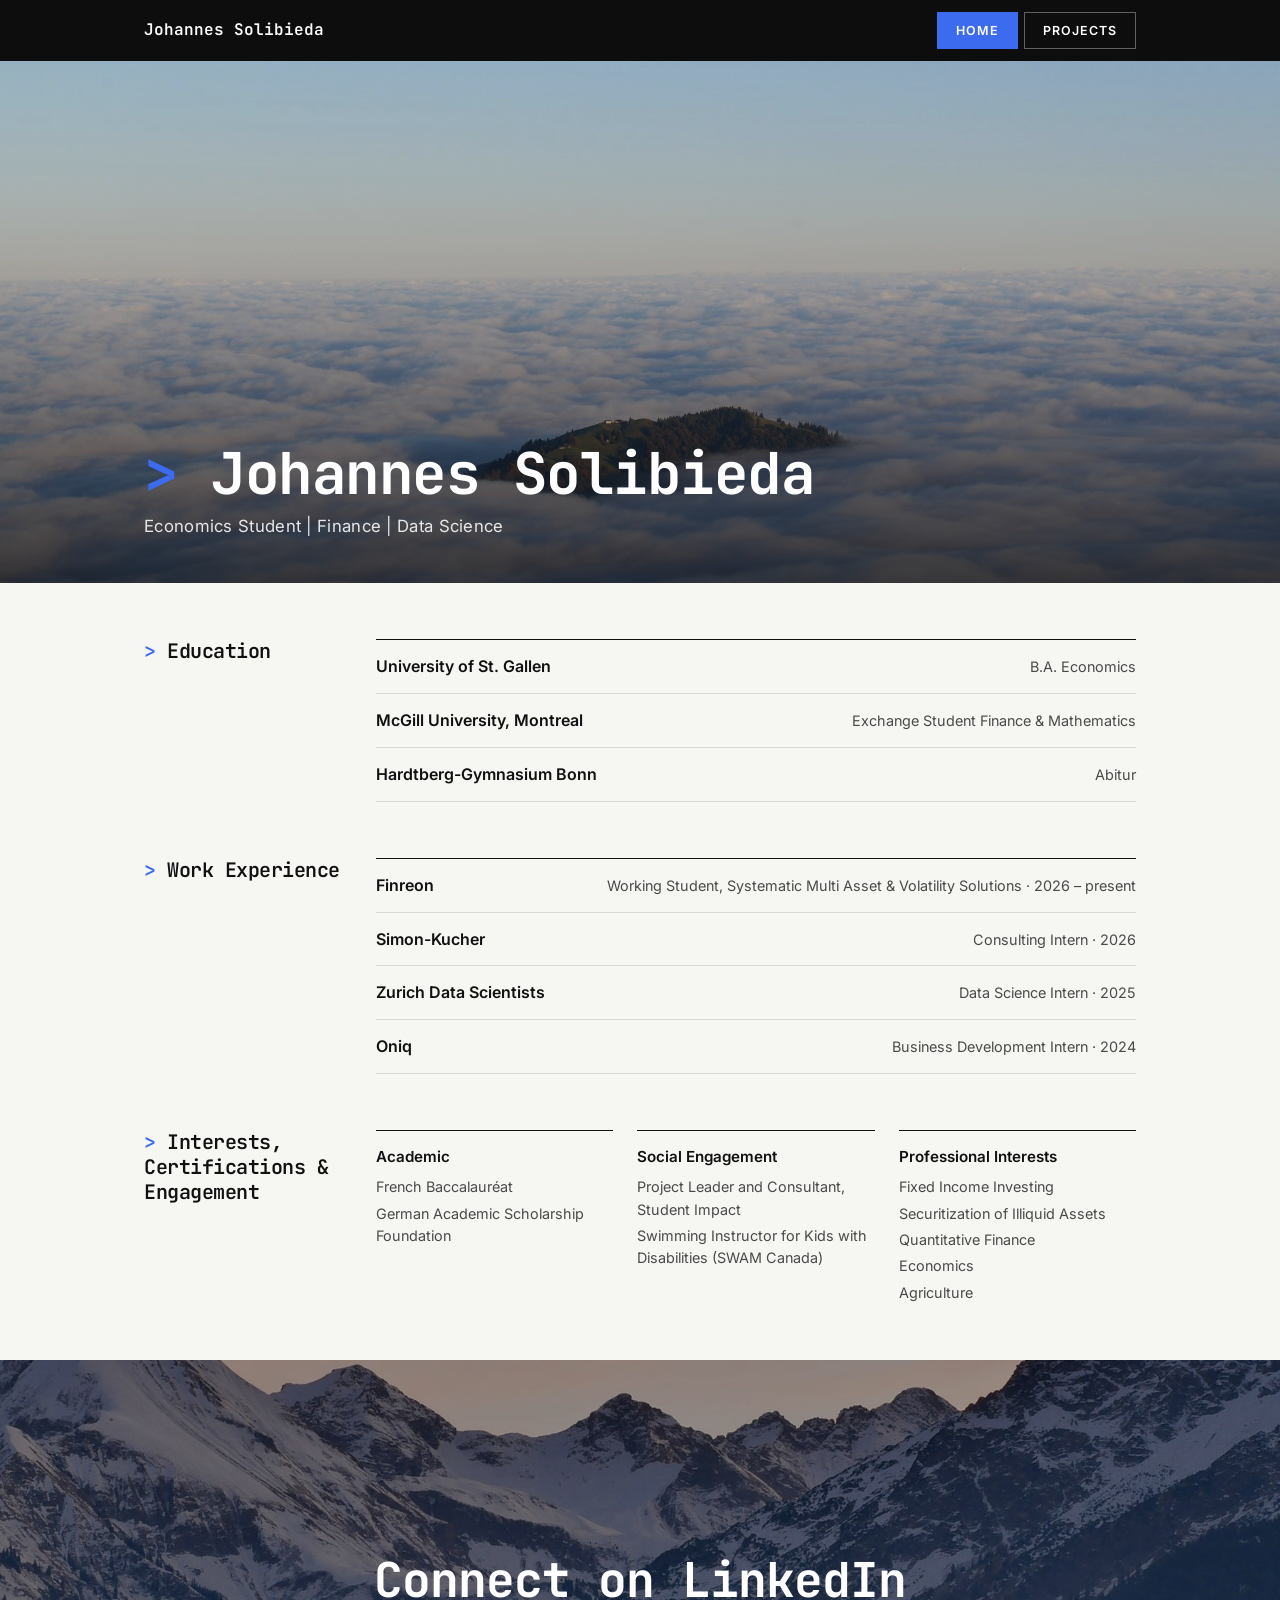
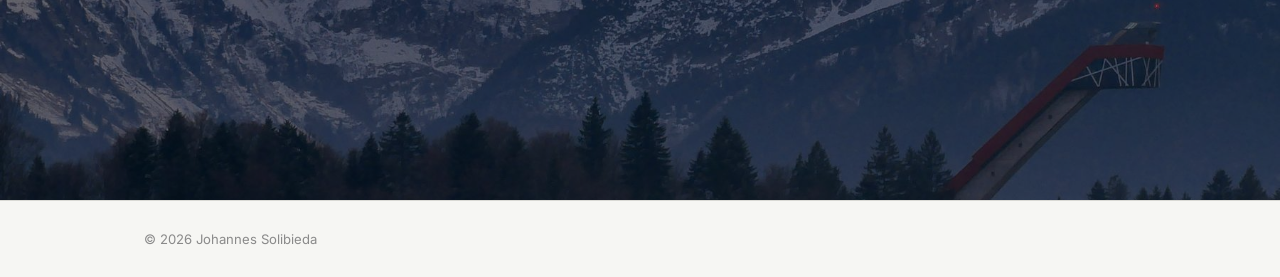
==== commit d6c70fcf: "Move Finreon to top of work experience and mark as current Co-Authored-By: Claude Opus 5.5 <noreply@" ====
--- a/index.html
+++ b/index.html
@@ -59,12 +59,12 @@
                 <h2 class="section-title">Work Experience</h2>
                 <ul class="entry-list">
                     <li class="entry">
+                        <span class="entry-title">Finreon</span>
+                        <span class="entry-meta">Working Student, Systematic Multi Asset &amp; Volatility Solutions · 2026 – present</span>
+                    </li>
+                    <li class="entry">
                         <span class="entry-title">Simon-Kucher</span>
                         <span class="entry-meta">Consulting Intern · 2026</span>
-                    </li>
-                    <li class="entry">
-                        <span class="entry-title">Finreon</span>
-                        <span class="entry-meta">Working Student, Systematic Multi Asset &amp; Volatility Solutions · 2026</span>
                     </li>
                     <li class="entry">
                         <span class="entry-title">Zurich Data Scientists</span>
